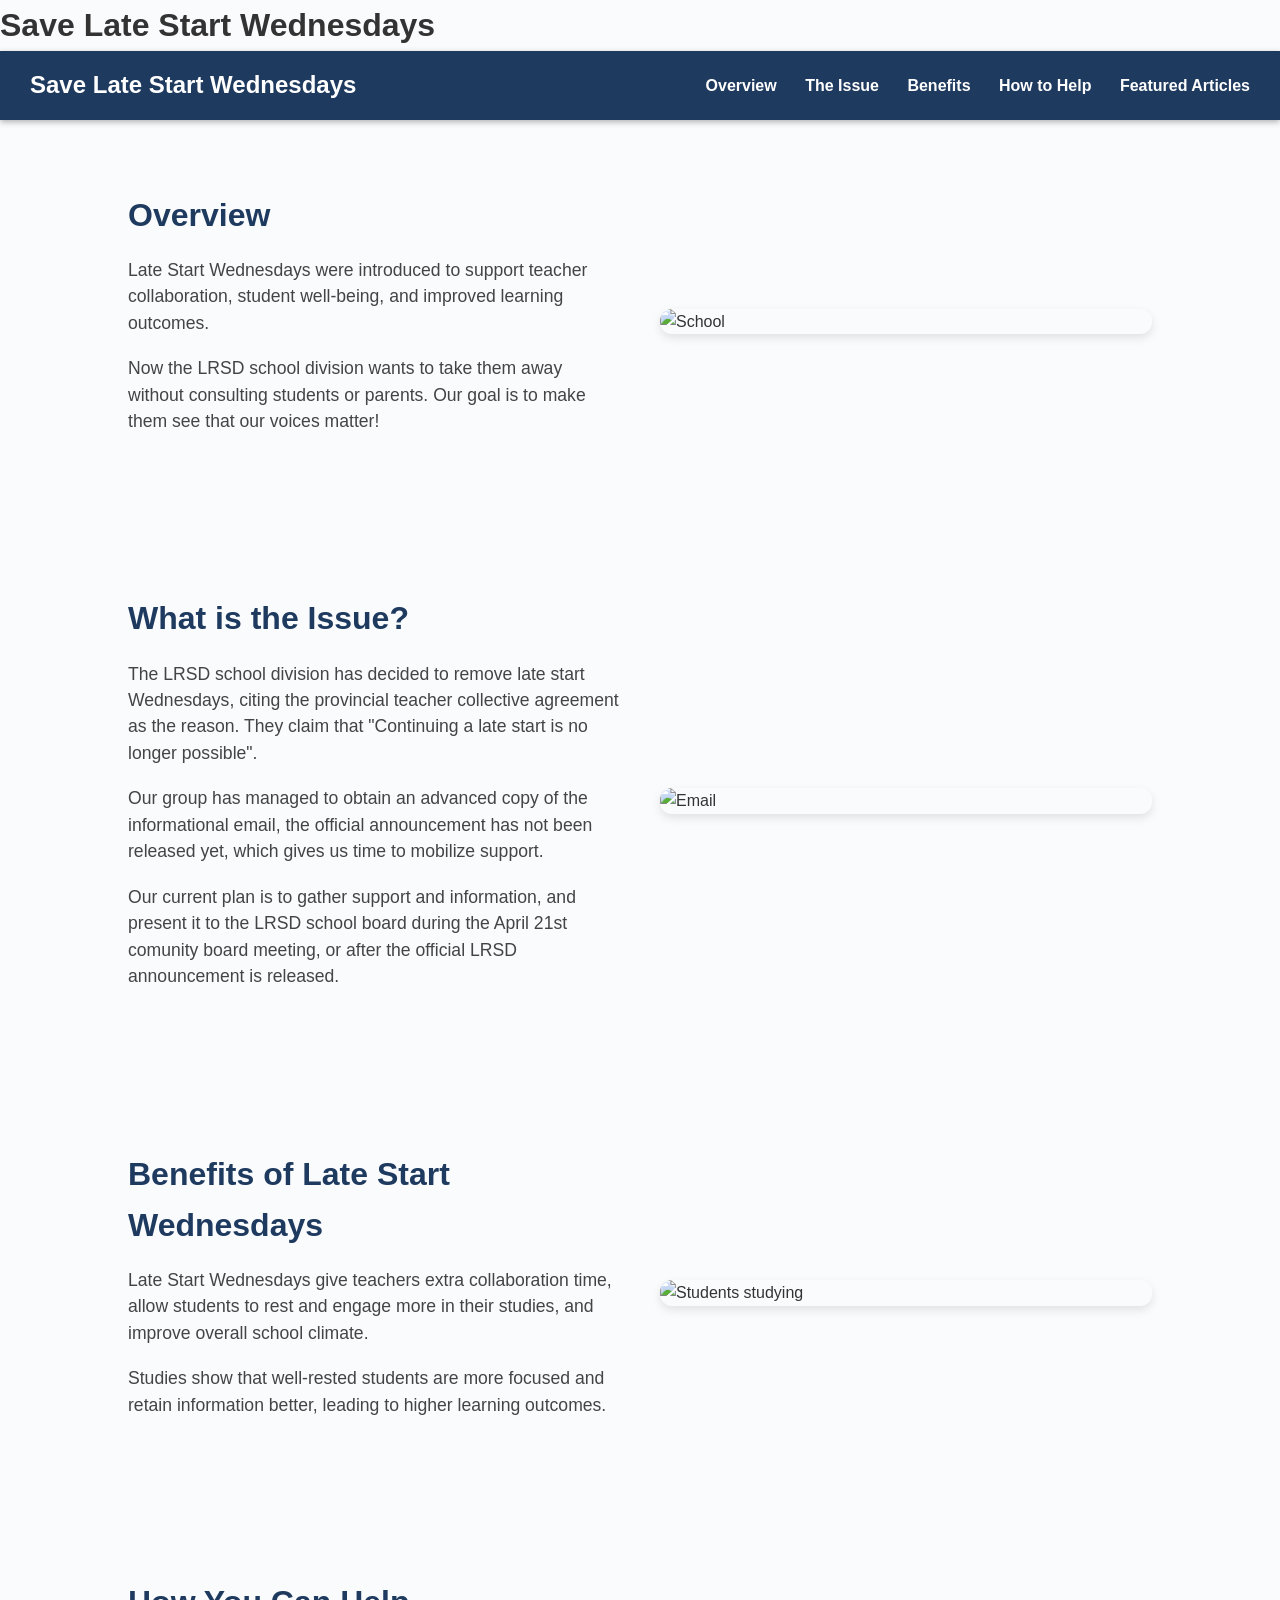
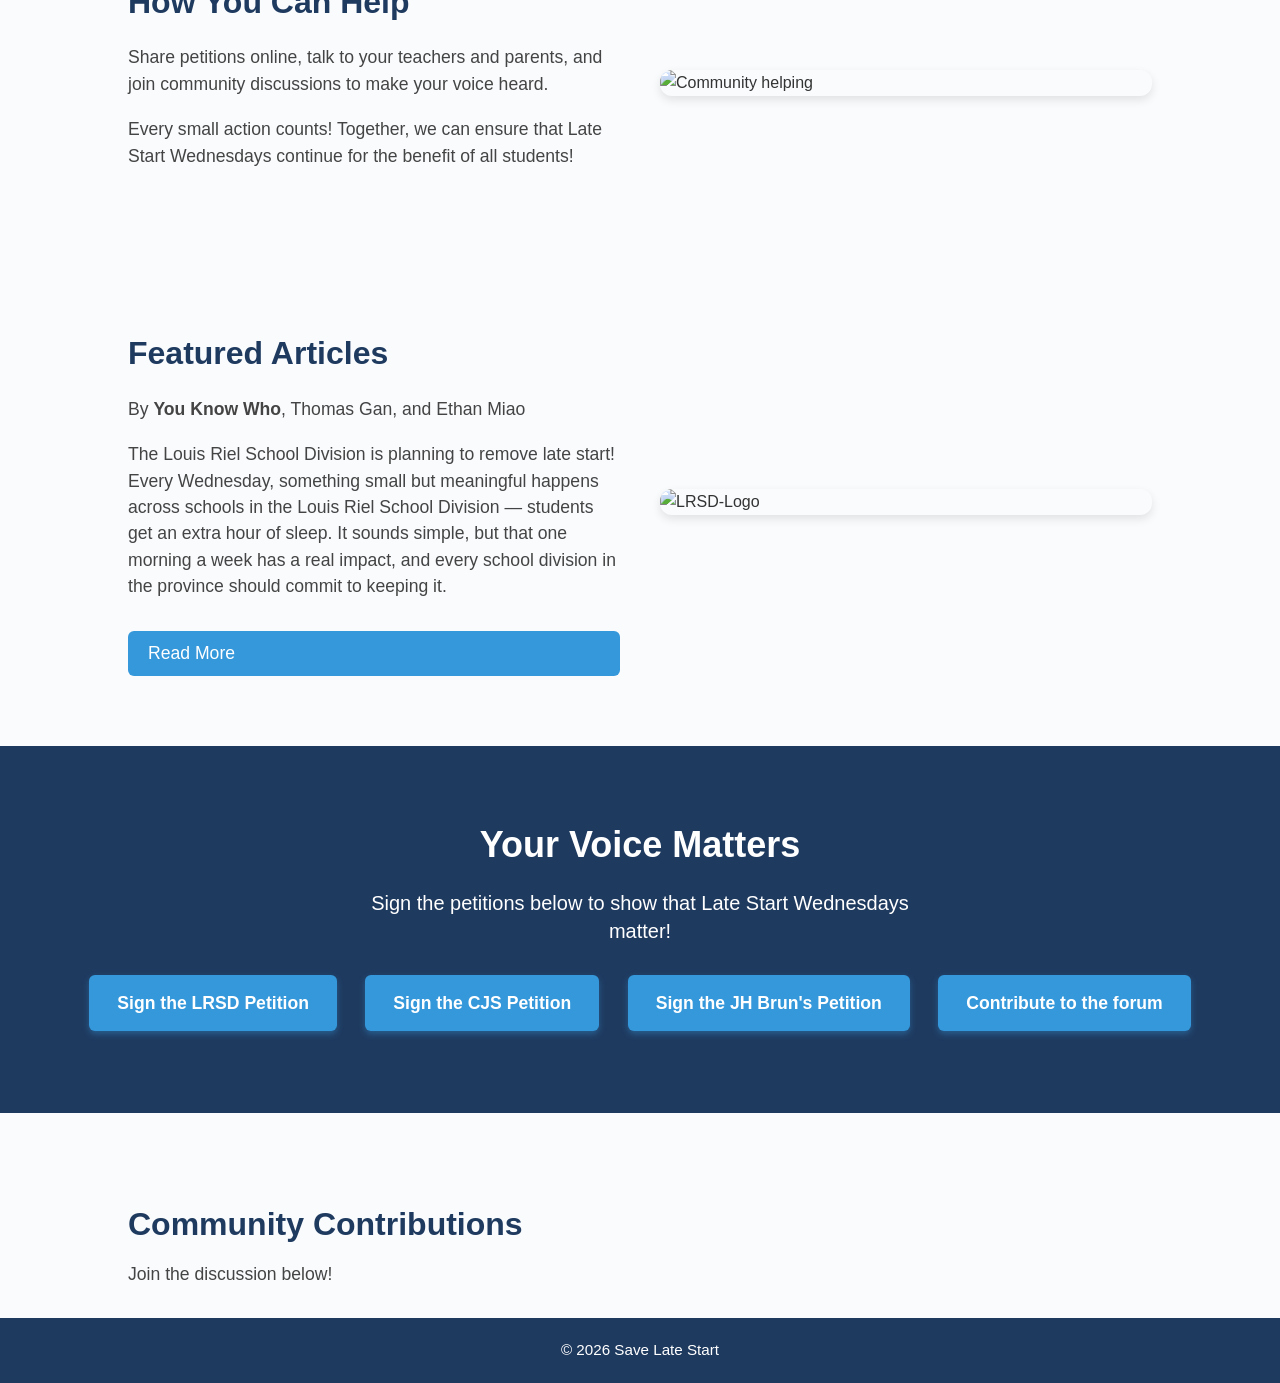
==== keep-late-start/index.html @ d9cb566b "Create index.html" ====
<!DOCTYPE html> 
<html lang="en">
<head>
<meta charset="UTF-8" />
<meta name="viewport" content="width=device-width, initial-scale=1" />
<meta name="description" content="Save Late Start Wednesdays is a program dedicated to helping students with later start times.">
<meta name="google-site-verification" content="FcUvDg5NAGm-37-VWUkVFUlgpD059Zy3fV95srO2S3c" />
<meta name="msvalidate.01" content="16CD2C49295008DDE8641FAAF72CC16A" />
<title>Save Late Start Wednesdays</title>
  

<style>
/* Reset */
* {
  margin: 0;
  padding: 0;
  box-sizing: border-box;
}

body {
  font-family: "Segoe UI", Tahoma, Geneva, Verdana, sans-serif;
  line-height: 1.6;
  color: #333;
  background: #f9fbfd;
  min-height: 100vh;
  display: flex;
  flex-direction: column;
}

/* Navbar */
.navbar {
  display: flex;
  justify-content: space-between;
  align-items: center;
  background: #1f3a5f;
  color: white;
  padding: 15px 30px;
  position: sticky;
  top: 0;
  z-index: 1000;
  box-shadow: 0 2px 6px rgba(0,0,0,0.3);
}

.navbar h2 {
  font-weight: 700;
  font-size: 1.5rem;
}

.navbar a {
  color: white;
  margin-left: 24px;
  text-decoration: none;
  font-weight: 600;
  font-size: 1rem;
  transition: color 0.3s ease;
}

.navbar a:hover,
.navbar a:focus {
  text-decoration: underline;
  color: #cbd5e1;
  outline: none;
}

/* Hero */
/* Removed hero section since none in your final markup */

/* Sections */
.section {
  padding: 70px 10%;
  display: flex;
  align-items: center;
  gap: 40px;
  flex-wrap: wrap;
}

.section .text {
  flex: 1 1 300px;
  min-width: 280px;
}

.section .text h2 {
  font-size: 2rem;
  margin-bottom: 16px;
  color: #1f3a5f;
  font-weight: 700;
}

.section .text p {
  margin-bottom: 1.2rem;
  font-size: 1.1rem;
  line-height: 1.5;
  color: #444;
}

.section .image {
  flex: 1 1 300px;
  min-width: 280px;
  display: flex;
  justify-content: center;
}

.section .image img {
  width: 100%;
  max-width: 520px;
  border-radius: 12px;
  box-shadow: 0 4px 10px rgba(0,0,0,0.1);
  object-fit: cover;
}

/* CTA */
.cta {
  background: #1f3a5f;
  color: white;
  text-align: center;
  padding: 70px 20px;
}

.cta h2 {
  font-size: 2.25rem;
  margin-bottom: 16px;
  font-weight: 700;
}

.cta p {
  font-size: 1.25rem;
  margin-bottom: 30px;
  max-width: 600px;
  margin-left: auto;
  margin-right: auto;
  line-height: 1.4;
}

/* Buttons */
.btn {
  display: inline-block;
  margin: 0 12px 12px 12px;
  background: #3498db;
  color: white;
  padding: 14px 28px;
  text-decoration: none;
  border-radius: 6px;
  font-weight: 600;
  font-size: 1.1rem;
  box-shadow: 0 3px 6px rgba(52,152,219,0.4);
  transition: background-color 0.3s ease, box-shadow 0.3s ease;
  user-select: none;
}

.btn:hover,
.btn:focus {
  background: #217dbb;
  box-shadow: 0 6px 12px rgba(33,125,187,0.6);
  outline: none;
}

/* Community Contributions Section */
h2.community-header {
  margin: 60px 10% 10px;
  font-size: 2rem;
  color: #1f3a5f;
  font-weight: 700;
}

.community-text {
  margin: 0 10% 30px;
  font-size: 1.1rem;
  color: #444;
  max-width: 800px;
}

.community-link {
  display: inline-block;
  margin: 0 10% 60px;
  font-weight: 600;
  font-size: 1.1rem;
  color: #3498db;
  text-decoration: none;
  user-select: text;
  transition: color 0.3s ease;
}

.community-link:hover,
.community-link:focus {
  color: #217dbb;
  text-decoration: underline;
  outline: none;
}

/* Footer */
footer {
  text-align: center;
  padding: 20px 10%;
  background: #1f3a5f;
  color: white;
  font-size: 0.95rem;
  flex-shrink: 0;
  user-select: none;
}

/* Responsive */
@media (max-width: 800px) {
  .section {
    flex-direction: column;
    padding: 50px 8%;
  }

  .section .image, .section .text {
    min-width: 100%;
  }

  .cta {
    padding: 50px 15px;
  }

  h2.community-header,
  .community-text,
  .community-link {
    margin-left: 8%;
    margin-right: 8%;
  }

  .hero h1 {
    font-size: 2rem;
  }
  
}

/* Collapsible button */
.collapsible {
  background-color: #3498db;
  color: white;
  cursor: pointer;
  padding: 12px 20px;
  width: 100%;
  border: none;
  border-radius: 6px;
  text-align: left;
  font-size: 1.1rem;
  transition: background 0.3s ease;
  margin-top: 12px;
}

.collapsible:hover {
  background-color: #217dbb;
}

/* Collapsible content */
.content {
  max-height: 0;
  overflow: hidden;
  transition: max-height 0.4s ease;
  padding-left: 0;
  margin-top: 0;
}

.content p {
  padding: 10px 0;
}
</style>
</head>

<body>

<h1>Save Late Start Wednesdays</h1>

<!-- Navbar -->
<nav class="navbar" role="navigation" aria-label="Main navigation">
  <h2>Save Late Start Wednesdays</h2>
  <div>
    <a href="#overview">Overview</a>
	<a href="#issues">The Issue</a>
    <a href="#benefits">Benefits</a>
    <a href="#how-to-help">How to Help</a>
	<a href="#articles">Featured Articles</a>
  </div>
</nav>

<!-- Overview -->
<section id="overview" class="section" tabindex="-1">
  <div class="text">
    <h2>Overview</h2>
    <p>
      Late Start Wednesdays were introduced to support teacher collaboration,
      student well-being, and improved learning outcomes.
    </p>
    <p>
      Now the LRSD school division wants to take them away without consulting 
      students or parents. Our goal is to make them see that our voices matter!
    </p>
  </div>
  <div class="image">
    <img src="images/kids-school.jpg" alt="School" />
  </div>
</section>

<!-- Issues Section -->
<section id="issues" class="section" tabindex="-1">
  <div class="text">
    <h2>What is the Issue?</h2>
    <p>
      The LRSD school division has decided to remove late start Wednesdays, 
	  citing the provincial teacher collective agreement as the reason.
	  They claim that "Continuing a late start is no longer possible".  
    </p>
    <p>
      Our group has managed to obtain an advanced copy of the informational email, 
	  the official announcement has not been released yet, which gives us 
	  time to mobilize support.
    </p>
	<p>
	  Our current plan is to gather support and information, and present it 
	  to the LRSD school board during the April 21st comunity board meeting, 
	  or after the official LRSD announcement is released.
	</p>

  </div>
  <div class="image">
    <img src="images/email.jpg" alt="Email" />
  </div>
</section>

<!-- Benefits Section -->
<section id="benefits" class="section" tabindex="-1">
  <div class="text">
    <h2>Benefits of Late Start Wednesdays</h2>
    <p>
      Late Start Wednesdays give teachers extra collaboration time,
      allow students to rest and engage more in their studies, and
      improve overall school climate.
    </p>
    <p>
      Studies show that well-rested students are more focused and
      retain information better, leading to higher learning outcomes.
    </p>
  </div>
  <div class="image">
    <img src="images/benefits.jpg" alt="Students studying" />
  </div>
</section>

<!-- How to Help Section -->
<section id="how-to-help" class="section" tabindex="-1">
  <div class="text">
    <h2>How You Can Help</h2>
    <p>
      Share petitions online, talk to your teachers and parents, and join
      community discussions to make your voice heard.
    </p>
    <p>
      Every small action counts! Together, we can ensure that
      Late Start Wednesdays continue for the benefit of all students!
    </p>
  </div>
  <div class="image">
    <img src="images/help.jpg" alt="Community helping" />
  </div>
</section>

<!-- Featured Articles -->
<section id="articles" class="section" tabindex="-1">
  <div class="text">
    <h2>Featured Articles</h2>
	<p>By <b>You Know Who</b>, Thomas Gan, and Ethan Miao</p>
    <p>
      The Louis Riel School Division is planning to remove late start! 
      Every Wednesday, something small but meaningful happens across 
      schools in the Louis Riel School Division — students get an extra 
      hour of sleep. It sounds simple, but that one morning a week has a 
      real impact, and every school division in the province should commit to 
      keeping it.
    </p>

    <!-- Collapsible Button -->
    <button class="collapsible" aria-expanded="false">Read More</button>

    <!-- Collapsible Content -->
    <div class="content">
      <p>
        The Canadian Paediatric Society recommends 8 to 10 hours of 
		sleep per night for teenagers — a target that's nearly impossible 
		to hit consistently on school nights with an early start time 
		five days a week. Wednesday late start doesn't fix everything, 
		but it gives students one guaranteed morning of
		recovery mid-week, right when fatigue tends to peak.
      </p>
      <p>
        And that timing matters. By Wednesday, the sleep debt from Monday 
		and Tuesday has already built up. With the current schedule, teachers 
		notice the difference — students are more present, more engaged, 
		and more capable of doing actual work. One morning a week is a small 
		ask with an incredibly large return.
      </p>
      <p>
		Wednesday morning is not only an hour of extra sleep for students, 
		it's also an irreplaceable time for teachers and EAs to plan and 
		discuss the following week. Taking this out will not only disrupt 
		the schedules of students but also throw a wrench into the plans of 
		teachers all over the city.
      </p>
	  <p>
		There's a mental health dimension here too. Student burnout and 
		anxiety are ongoing concerns in Winnipeg schools, and chronic sleep 
		deprivation is directly tied to increased rates of depression.  
		Removing it removes something students have come to genuinely rely on.
      </p>
	  <p>
		Some might argue it's just one morning and therefore the impact is overstated. 
		But consistency is exactly what makes it valuable. Students can plan 
		around it, sleep in without guilt, and know it's coming every week. 
		That predictability is part of what makes it work. 
      </p>
	  <p>
		Every division in Winnipeg serves students with the same physiological needs. 
		Whether a student goes to school in River Heights, the North End, or anywhere 
		in between, Wednesday morning hits the same way. A commitment to late start 
		across all divisions sends a clear message: student wellbeing isn't just something 
		we talk about, it's something we build into the schedule.
      </p>
	  <p>
		One morning. Every Wednesday. It's not a big ask — and for thousands of Winnipeg students, 
		it makes a genuine difference. Sign this petition to tell the Louis Riel School Division: 
		Wednesday late start works, students need it, and it should stay.
      </p>
    </div>
  </div>

  <div class="image">
    <img src="images/lrsd.webp" alt="LRSD-Logo" />
  </div>
</section>


<!-- CTAs -->

<section class="cta" tabindex="-1">
  <h2>Your Voice Matters</h2>
  <p>Sign the petitions below to show that Late Start Wednesdays matter!</p>
  <a href="https://c.org/HXhHZPqMLr" class="btn" target="_blank" rel="noopener noreferrer">Sign the LRSD Petition</a>
  <a href="https://c.org/kJn2qbpXrY" class="btn" target="_blank" rel="noopener noreferrer">Sign the CJS Petition</a>
  <a href="https://www.change.org/p/save-late-start-at-bruns" class="btn" target="_blank" rel="noopener noreferrer">Sign the JH Brun's Petition</a>
  
  <a href="https://pad.riseup.net/p/Save-Late-Start" class="btn" target="_blank" rel="noopener noreferrer">Contribute to the forum</a>
</section>

<br>
<!-- Community Contributions -->
<h2 class="community-header">Community Contributions</h2>
<p class="community-text">Join the discussion below!</p>
<div id="disqus_thread"></div>

<script>
const collapsibles = document.querySelectorAll(".collapsible");

collapsibles.forEach(button => {
  button.addEventListener("click", () => {
    const content = button.nextElementSibling;

    // Toggle expanded state
    const isExpanded = button.getAttribute("aria-expanded") === "true";
    button.setAttribute("aria-expanded", !isExpanded);

    // Toggle max-height for smooth animation
    if (!isExpanded) {
      content.style.maxHeight = content.scrollHeight + "px";
    } else {
      content.style.maxHeight = 0;
    }
  });
});
</script>
<script>
    /**
    *  RECOMMENDED CONFIGURATION VARIABLES: EDIT AND UNCOMMENT THE SECTION BELOW TO INSERT DYNAMIC VALUES FROM YOUR PLATFORM OR CMS.
    *  LEARN WHY DEFINING THESE VARIABLES IS IMPORTANT: https://disqus.com/admin/universalcode/#configuration-variables    */
    /*
    var disqus_config = function () {
    this.page.url = PAGE_URL;  // Replace PAGE_URL with your page's canonical URL variable
    this.page.identifier = PAGE_IDENTIFIER; // Replace PAGE_IDENTIFIER with your page's unique identifier variable
    };
    */
    (function() { // DON'T EDIT BELOW THIS LINE
    var d = document, s = d.createElement('script');
    s.src = 'https://save-late-start.disqus.com/embed.js';
    s.setAttribute('data-timestamp', +new Date());
    (d.head || d.body).appendChild(s);
    })();
</script>
<noscript>Please enable JavaScript to view the <a href="https://disqus.com/?ref_noscript">comments powered by Disqus.</a></noscript>


<!-- Footer -->
<footer>
    <p>© 2026 Save Late Start</p>
</footer>

<script id="dsq-count-scr" src="//save-late-start.disqus.com/count.js" async></script>

</body>
</html>
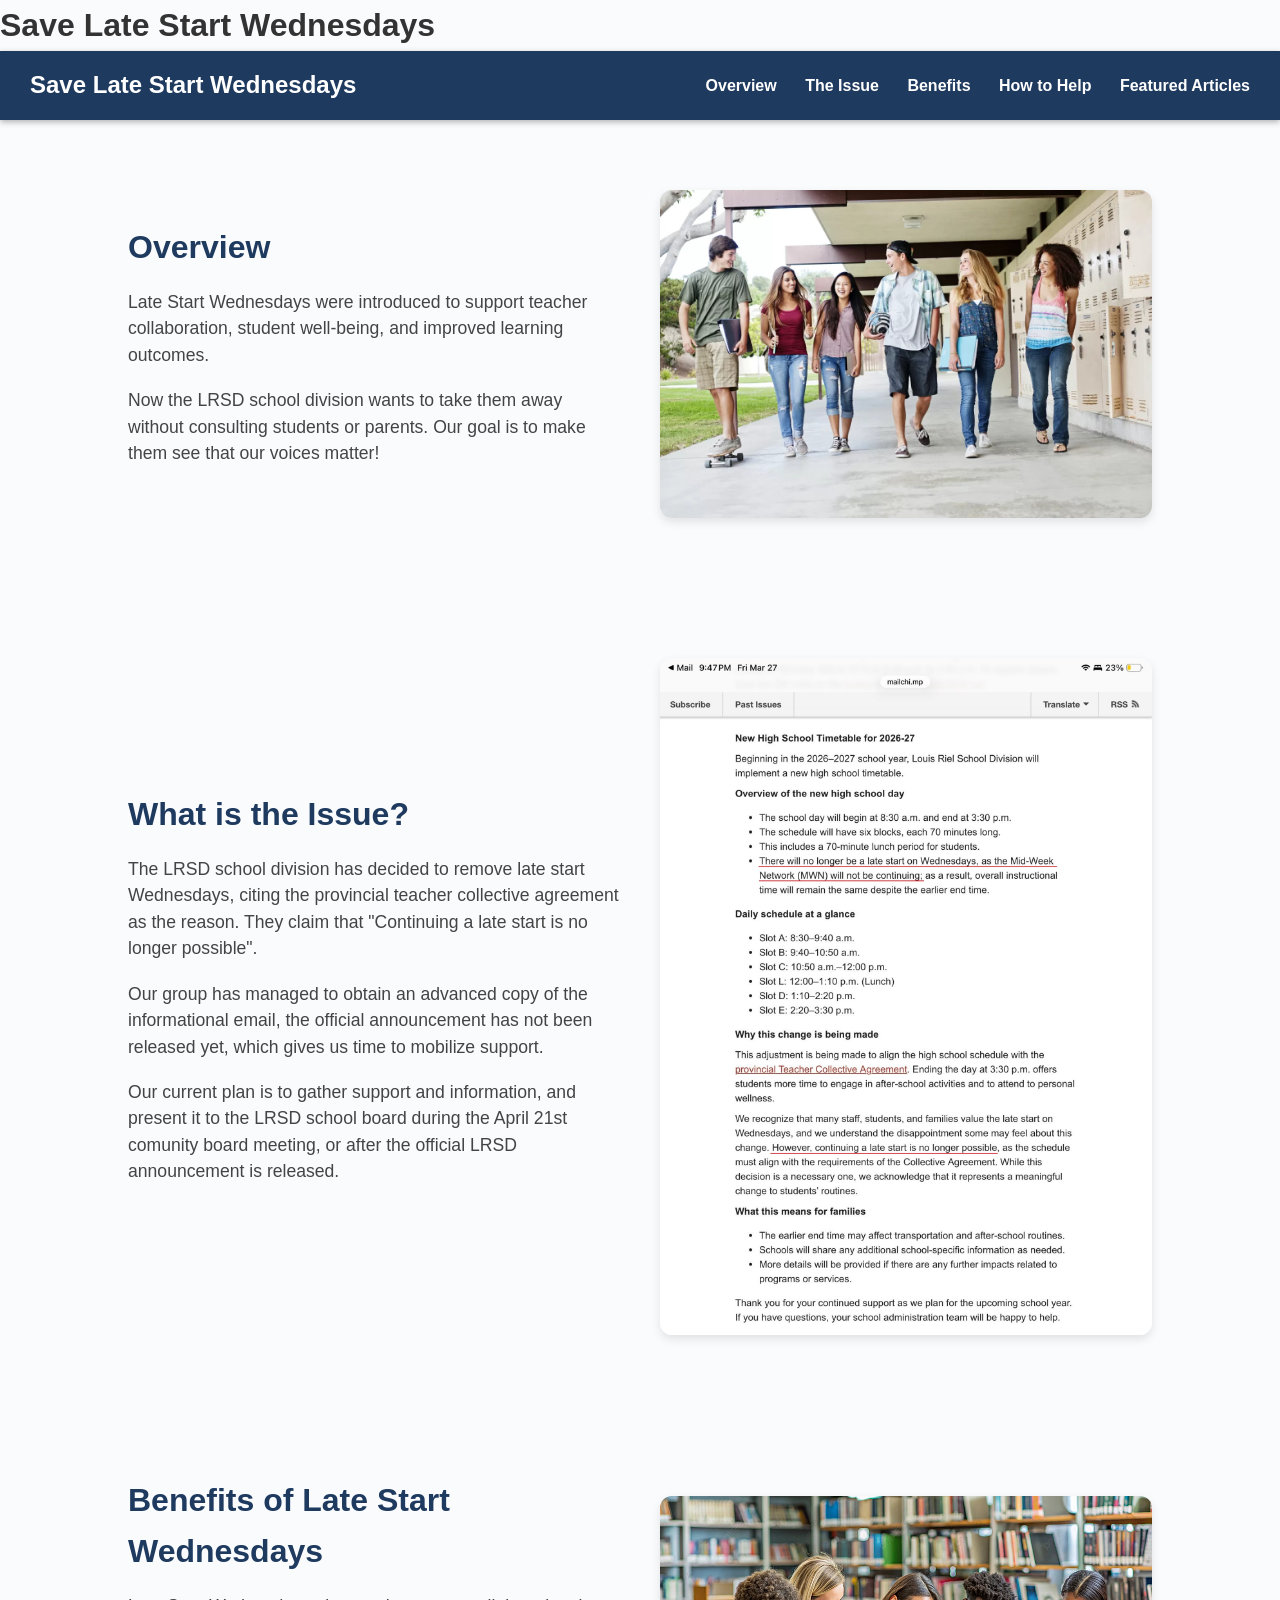
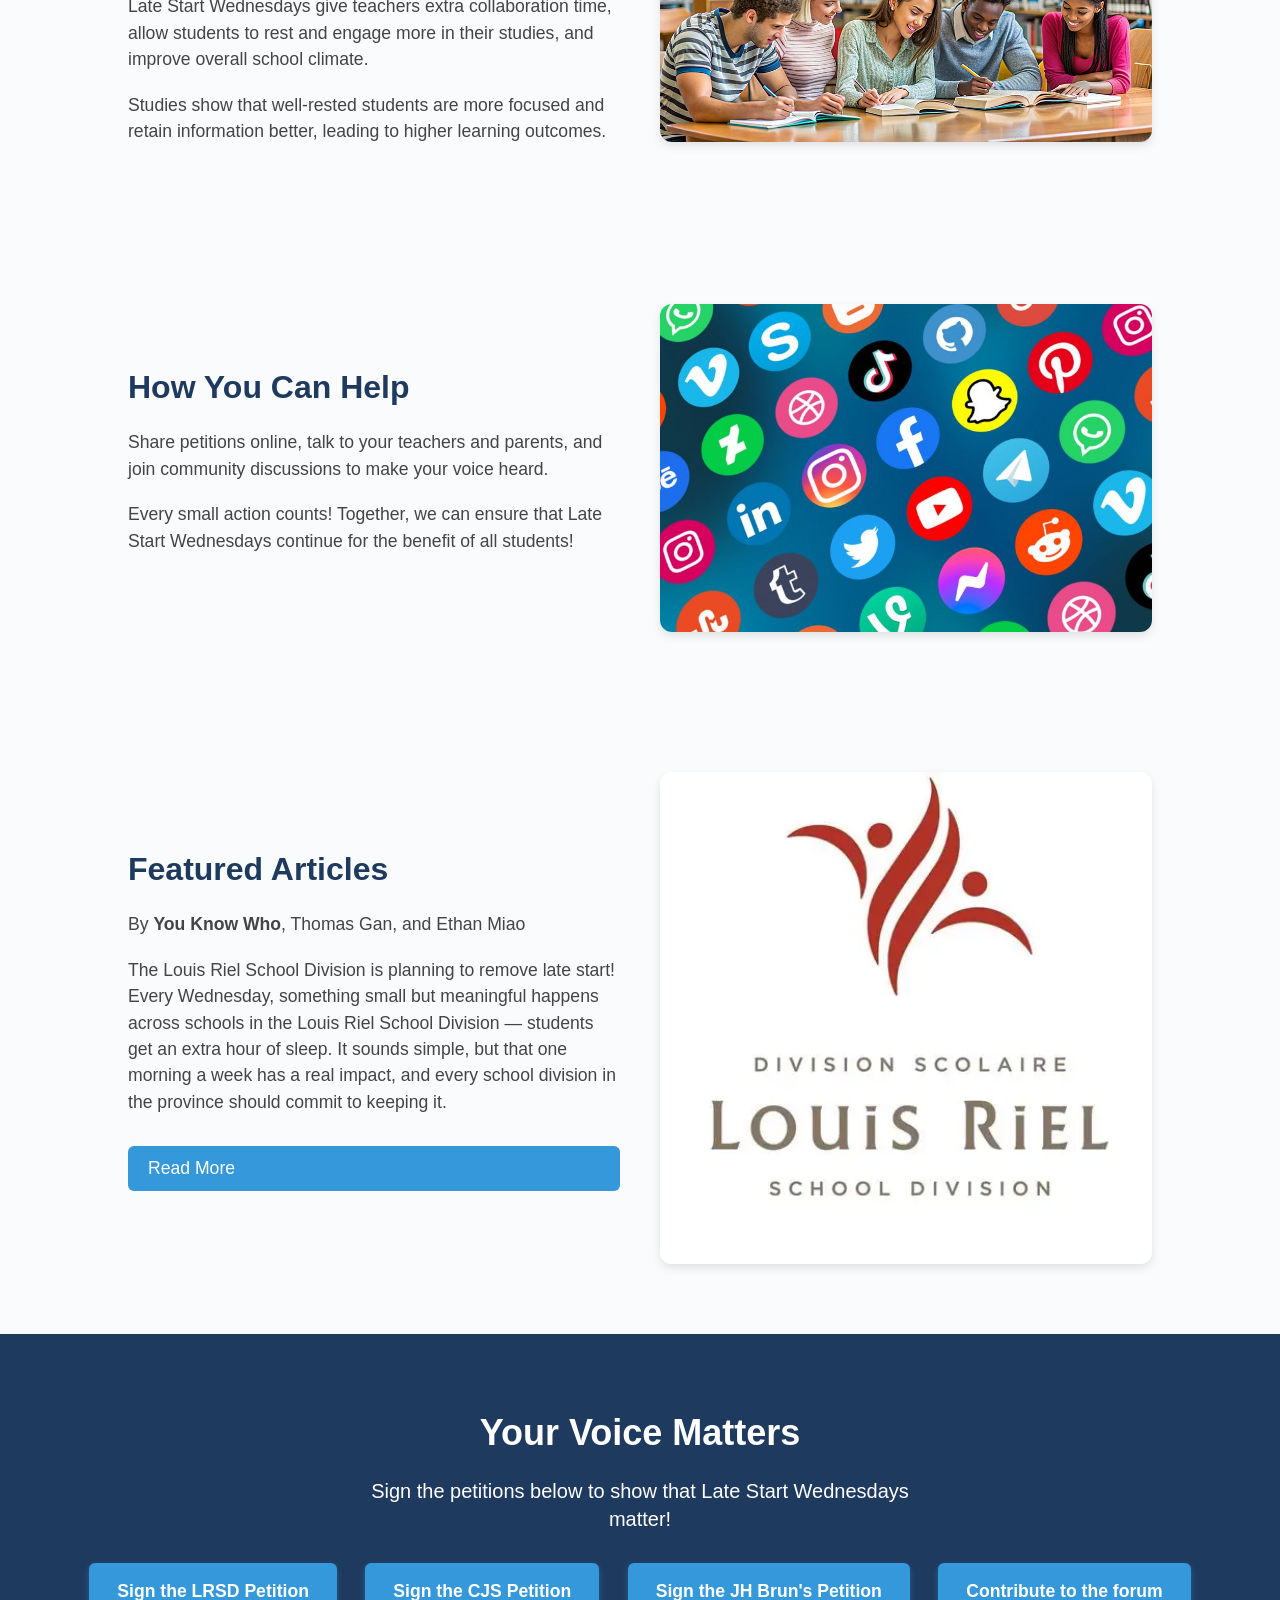
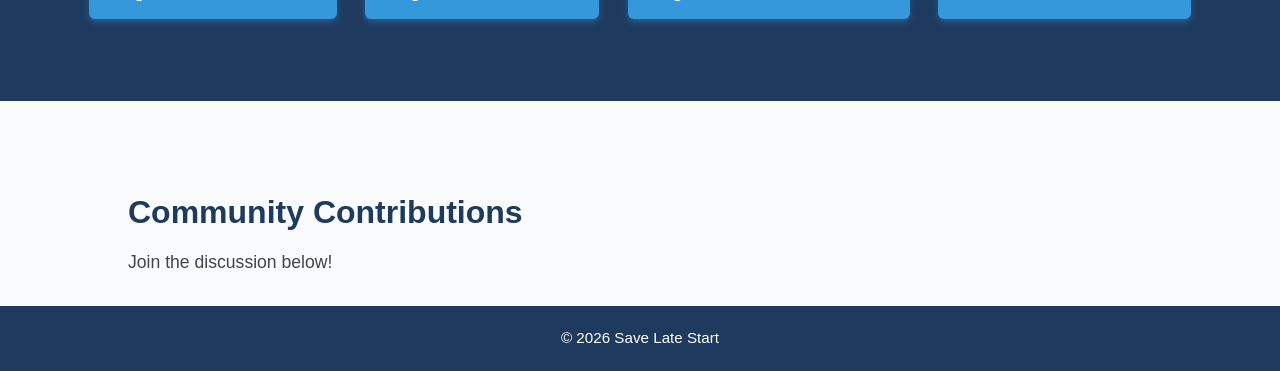
==== commit de7d4d9d: "Update index.html" ====
--- a/keep-late-start/index.html
+++ b/keep-late-start/index.html
@@ -437,7 +437,9 @@
   <h2>Your Voice Matters</h2>
   <p>Sign the petitions below to show that Late Start Wednesdays matter!</p>
   <a href="https://c.org/HXhHZPqMLr" class="btn" target="_blank" rel="noopener noreferrer">Sign the LRSD Petition</a>
-  <a href="https://c.org/kJn2qbpXrY" class="btn" target="_blank" rel="noopener noreferrer">Sign the CJS Petition</a>
+  <a href="https://images-wixmp-ed30a86b8c4ca887773594c2.wixmp.com/f/01e75b59-d553-4ab4-a24b-b47ad69d152b/dfzh40t-7141e511-2c74-4bb2-98d6-8df1389973f1.png?token=eyJ0eXAiOiJKV1QiLCJhbGciOiJIUzI1NiJ9.[base64].BDWLDAObfWz9tJtLNusTdncvFFDKaU2EDc45Hof3Dps
+" class="btn" target="_blank" rel="noopener noreferrer">Sign the CJS Petition</a>	
+  <!--<a href="https://c.org/kJn2qbpXrY" class="btn" target="_blank" rel="noopener noreferrer">Sign the CJS Petition</a>-->
   <a href="https://www.change.org/p/save-late-start-at-bruns" class="btn" target="_blank" rel="noopener noreferrer">Sign the JH Brun's Petition</a>
   
   <a href="https://pad.riseup.net/p/Save-Late-Start" class="btn" target="_blank" rel="noopener noreferrer">Contribute to the forum</a>
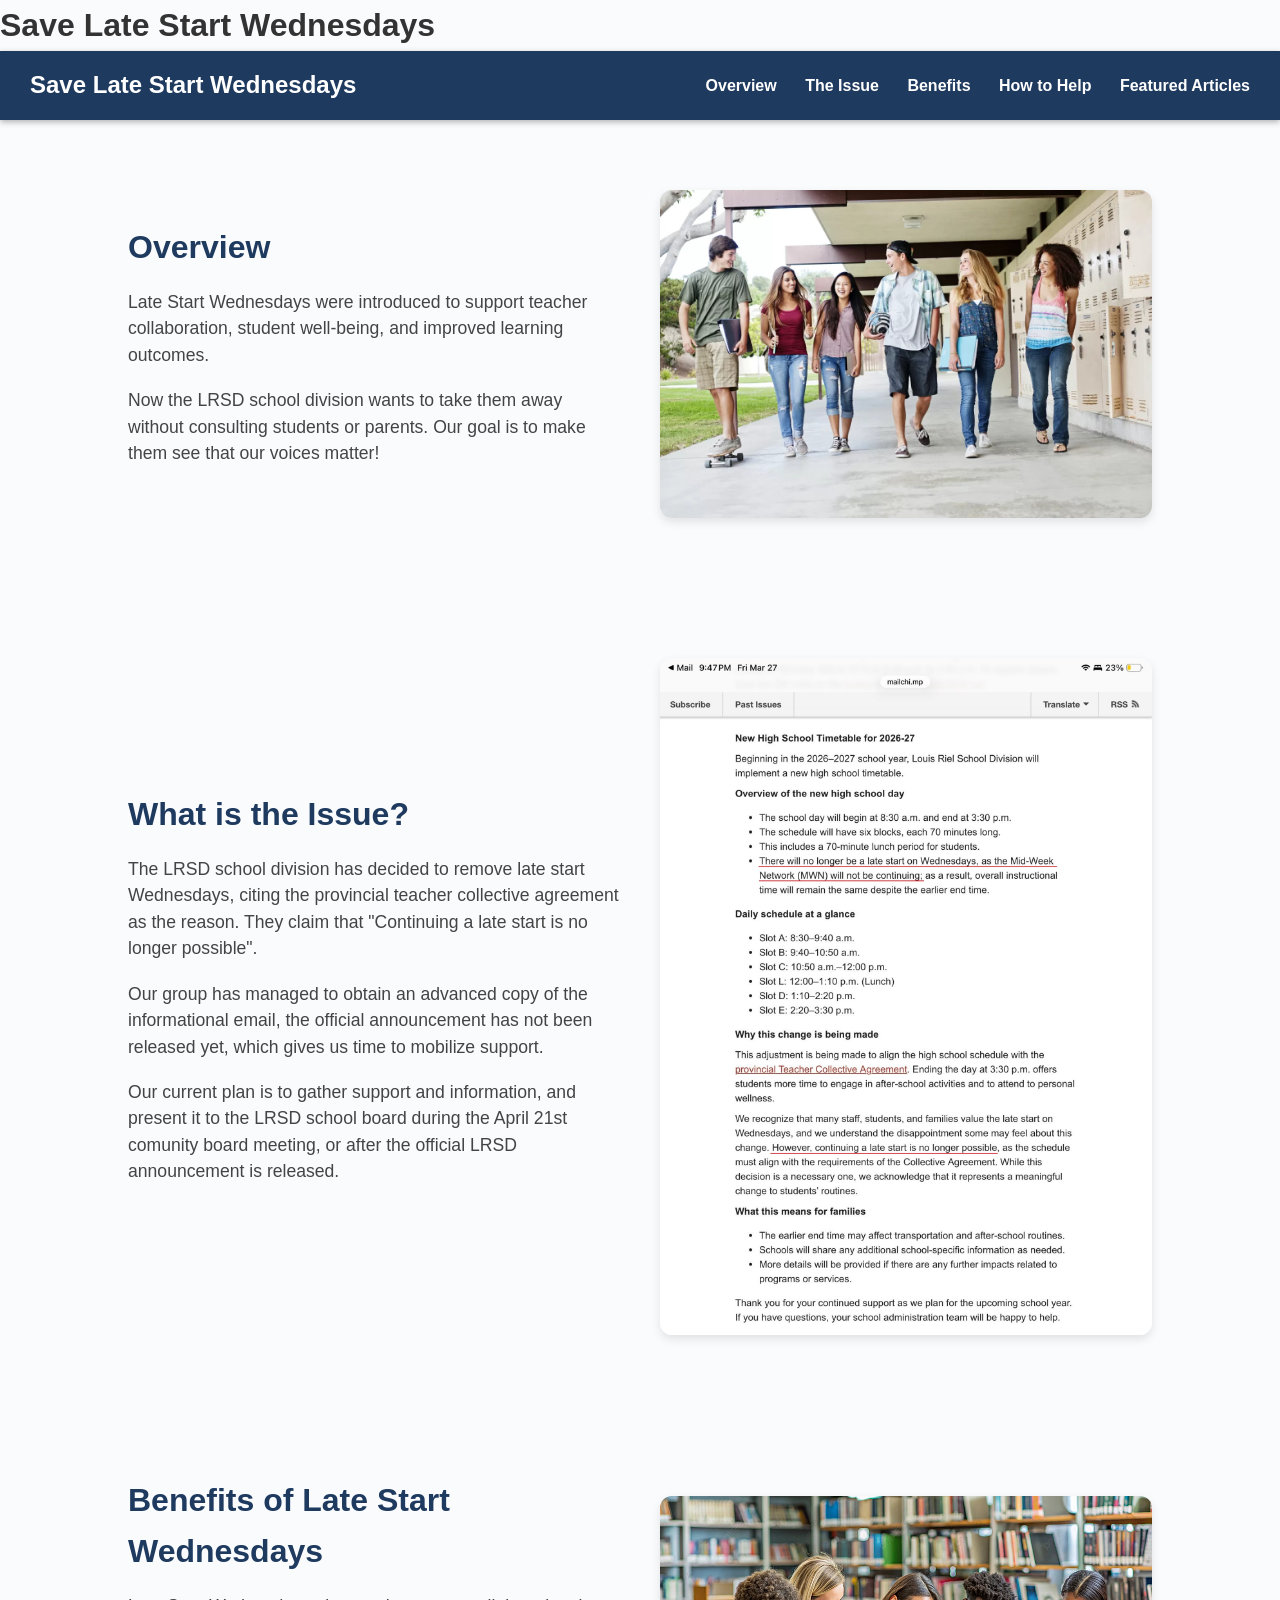
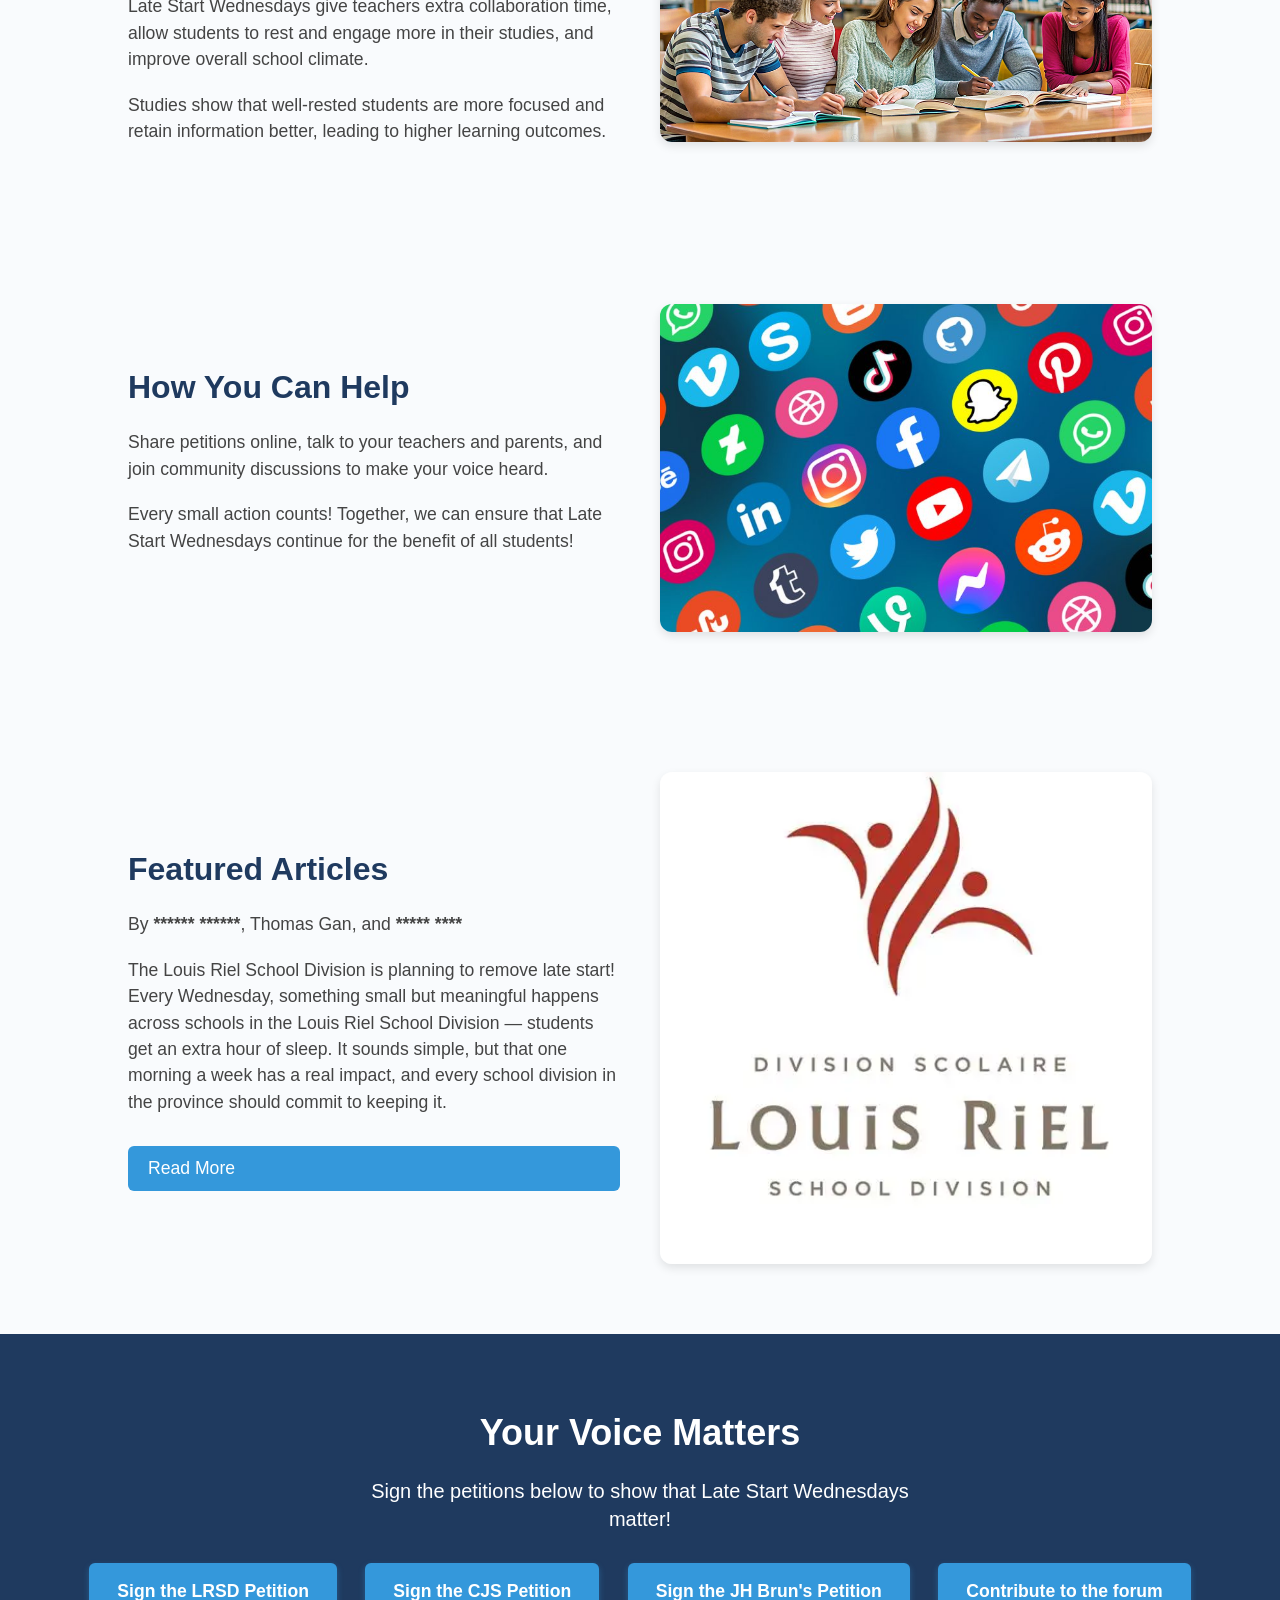
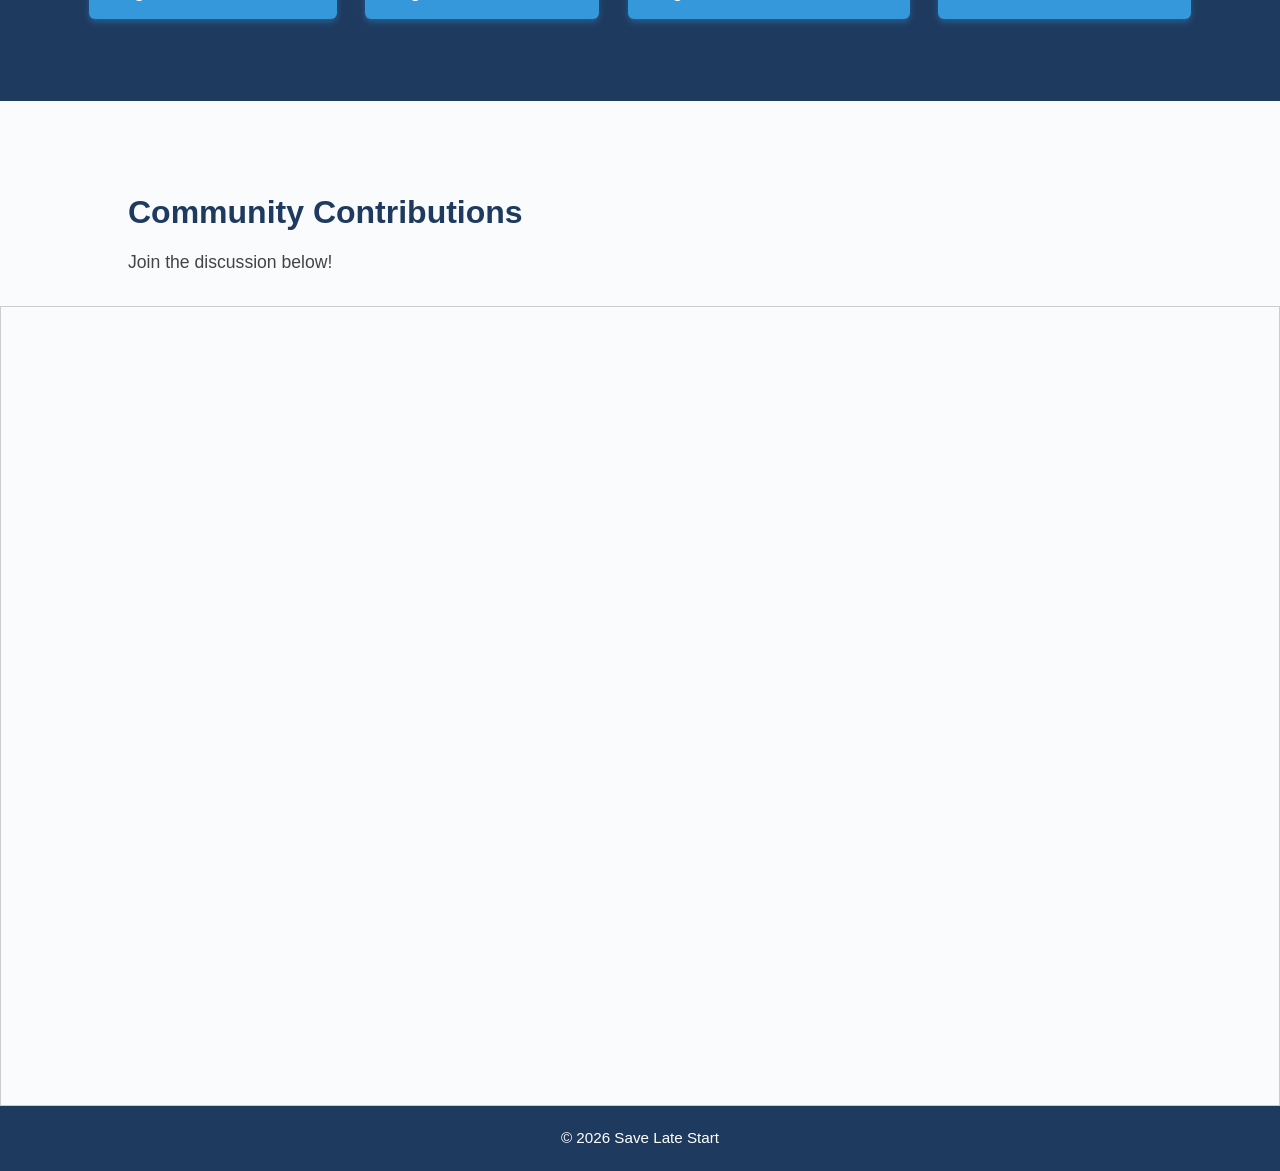
==== commit abac3e35: "Merge branch 'main' of https://github.com/29miaoet/miscellaneous Add a chat window" ====
--- a/keep-late-start/index.html
+++ b/keep-late-start/index.html
@@ -361,7 +361,7 @@
 <section id="articles" class="section" tabindex="-1">
   <div class="text">
     <h2>Featured Articles</h2>
-	<p>By <b>You Know Who</b>, Thomas Gan, and Ethan Miao</p>
+	<p>By <b>****** ******</b>, Thomas Gan, and <b>***** ****</b></p>
     <p>
       The Louis Riel School Division is planning to remove late start! 
       Every Wednesday, something small but meaningful happens across 
@@ -438,7 +438,7 @@
   <p>Sign the petitions below to show that Late Start Wednesdays matter!</p>
   <a href="https://c.org/HXhHZPqMLr" class="btn" target="_blank" rel="noopener noreferrer">Sign the LRSD Petition</a>
   <a href="https://images-wixmp-ed30a86b8c4ca887773594c2.wixmp.com/f/01e75b59-d553-4ab4-a24b-b47ad69d152b/dfzh40t-7141e511-2c74-4bb2-98d6-8df1389973f1.png?token=eyJ0eXAiOiJKV1QiLCJhbGciOiJIUzI1NiJ9.[base64].BDWLDAObfWz9tJtLNusTdncvFFDKaU2EDc45Hof3Dps
-" class="btn" target="_blank" rel="noopener noreferrer">Sign the CJS Petition</a>	
+" class="btn">Sign the CJS Petition</a>	
   <!--<a href="https://c.org/kJn2qbpXrY" class="btn" target="_blank" rel="noopener noreferrer">Sign the CJS Petition</a>-->
   <a href="https://www.change.org/p/save-late-start-at-bruns" class="btn" target="_blank" rel="noopener noreferrer">Sign the JH Brun's Petition</a>
   
@@ -449,6 +449,16 @@
 <!-- Community Contributions -->
 <h2 class="community-header">Community Contributions</h2>
 <p class="community-text">Join the discussion below!</p>
+
+
+<iframe
+  src="https://29miaoet.github.io/web_chat/save-late-start.html"
+  width= 100%
+  height="800"
+  style="border:1px solid #ccc;"
+  title="Embedded page">
+</iframe>
+
 <div id="disqus_thread"></div>
 
 <script>
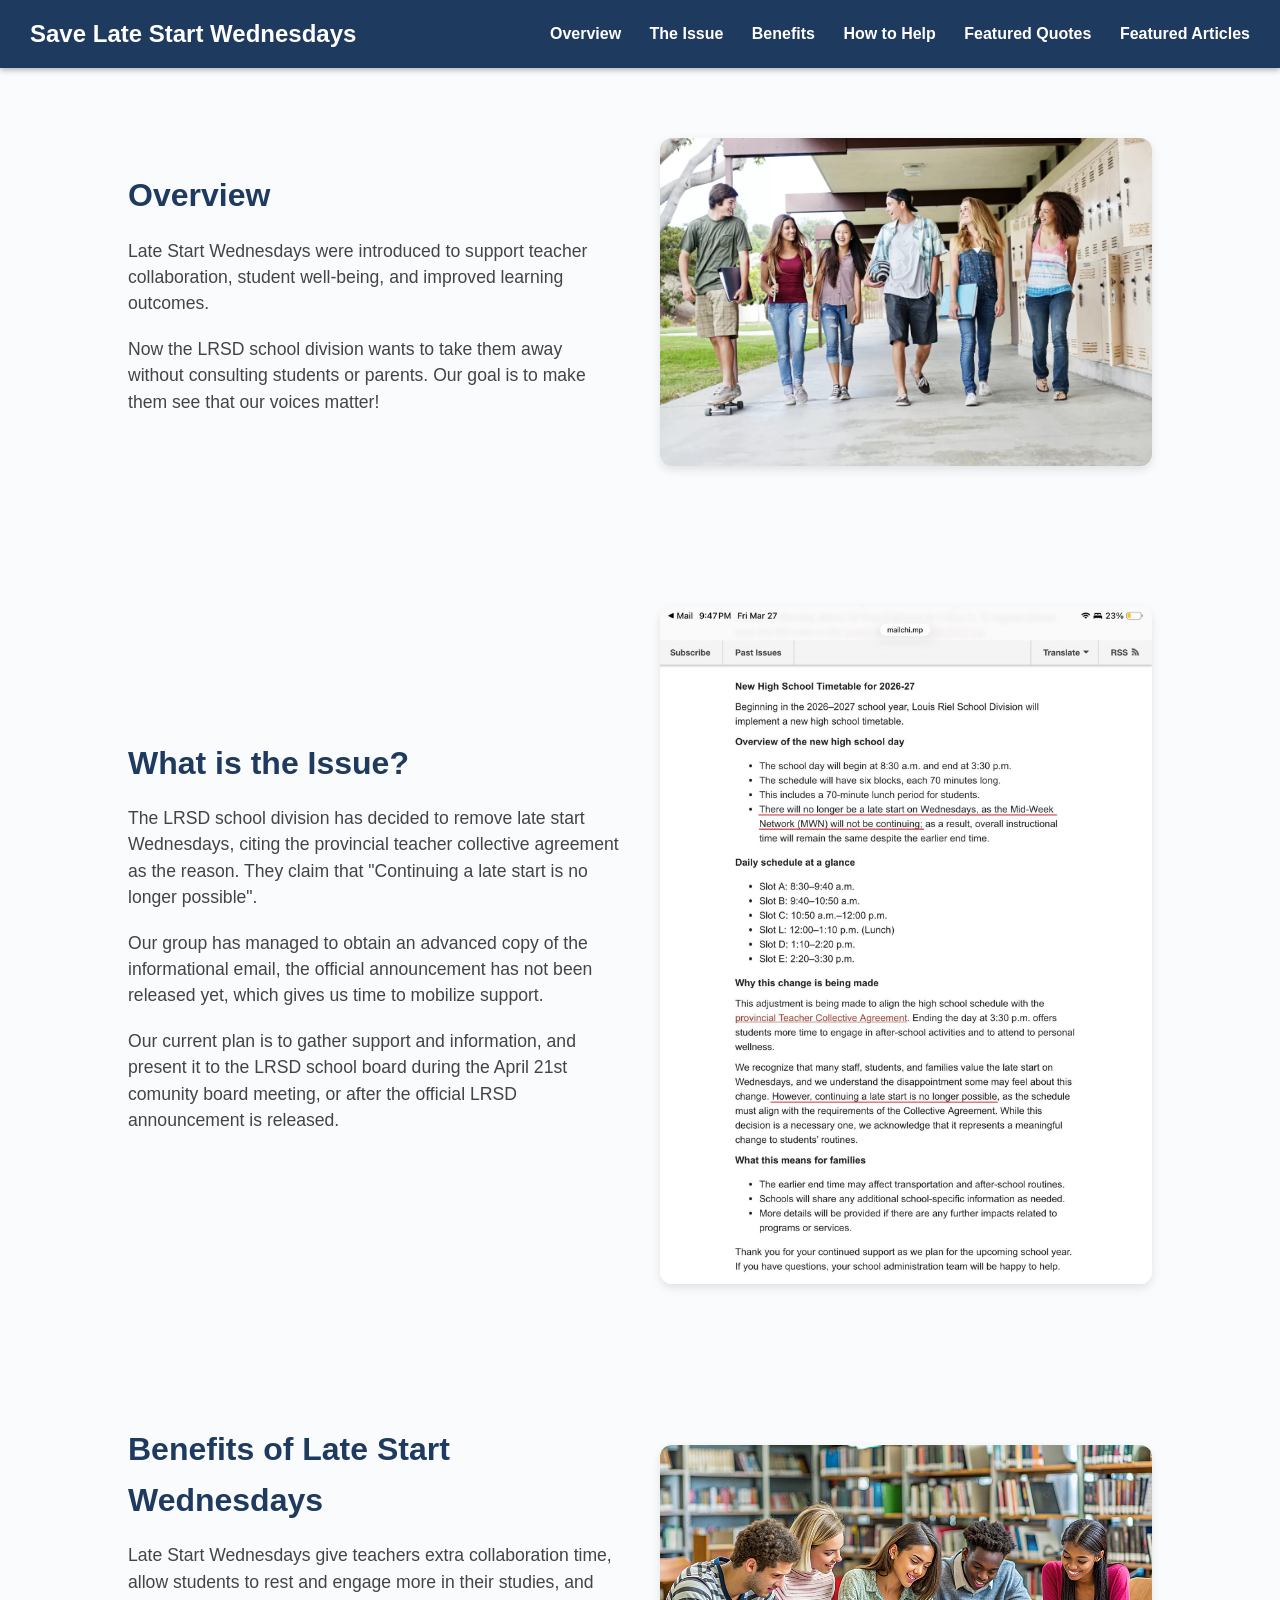
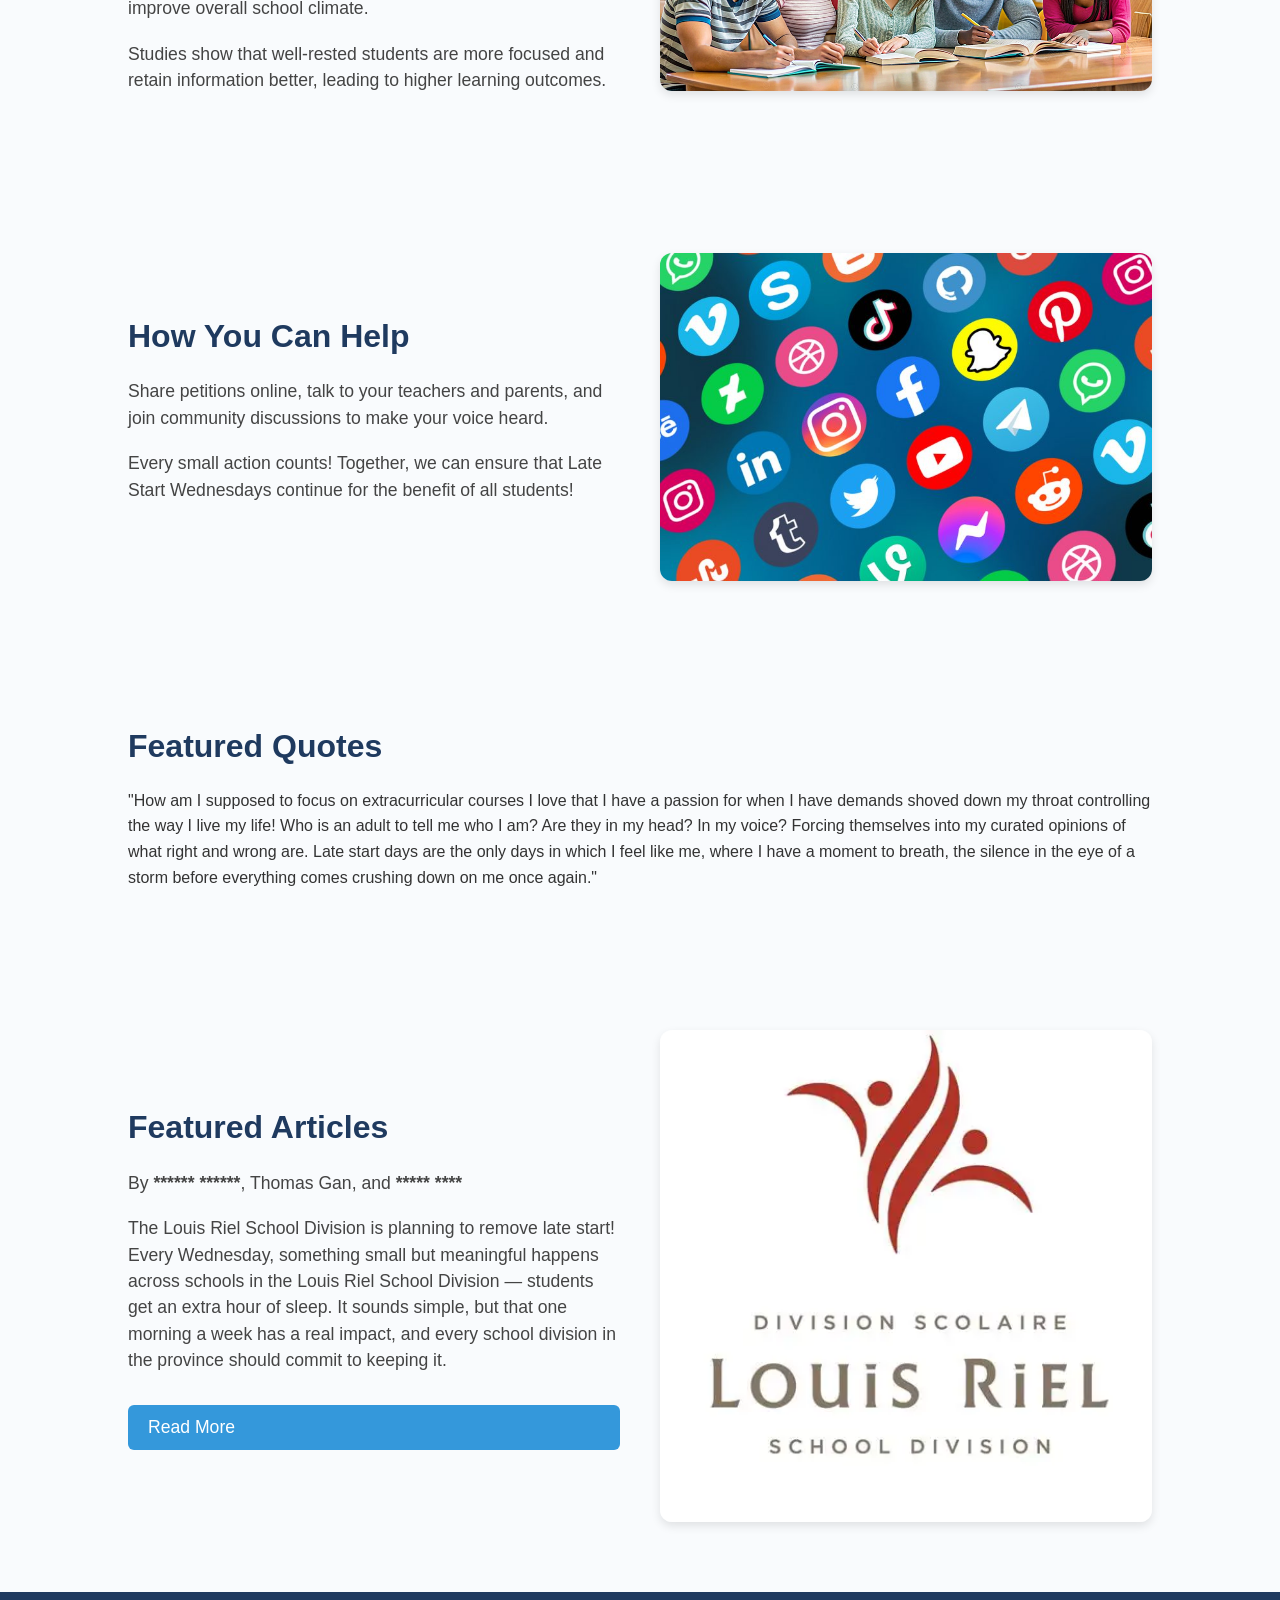
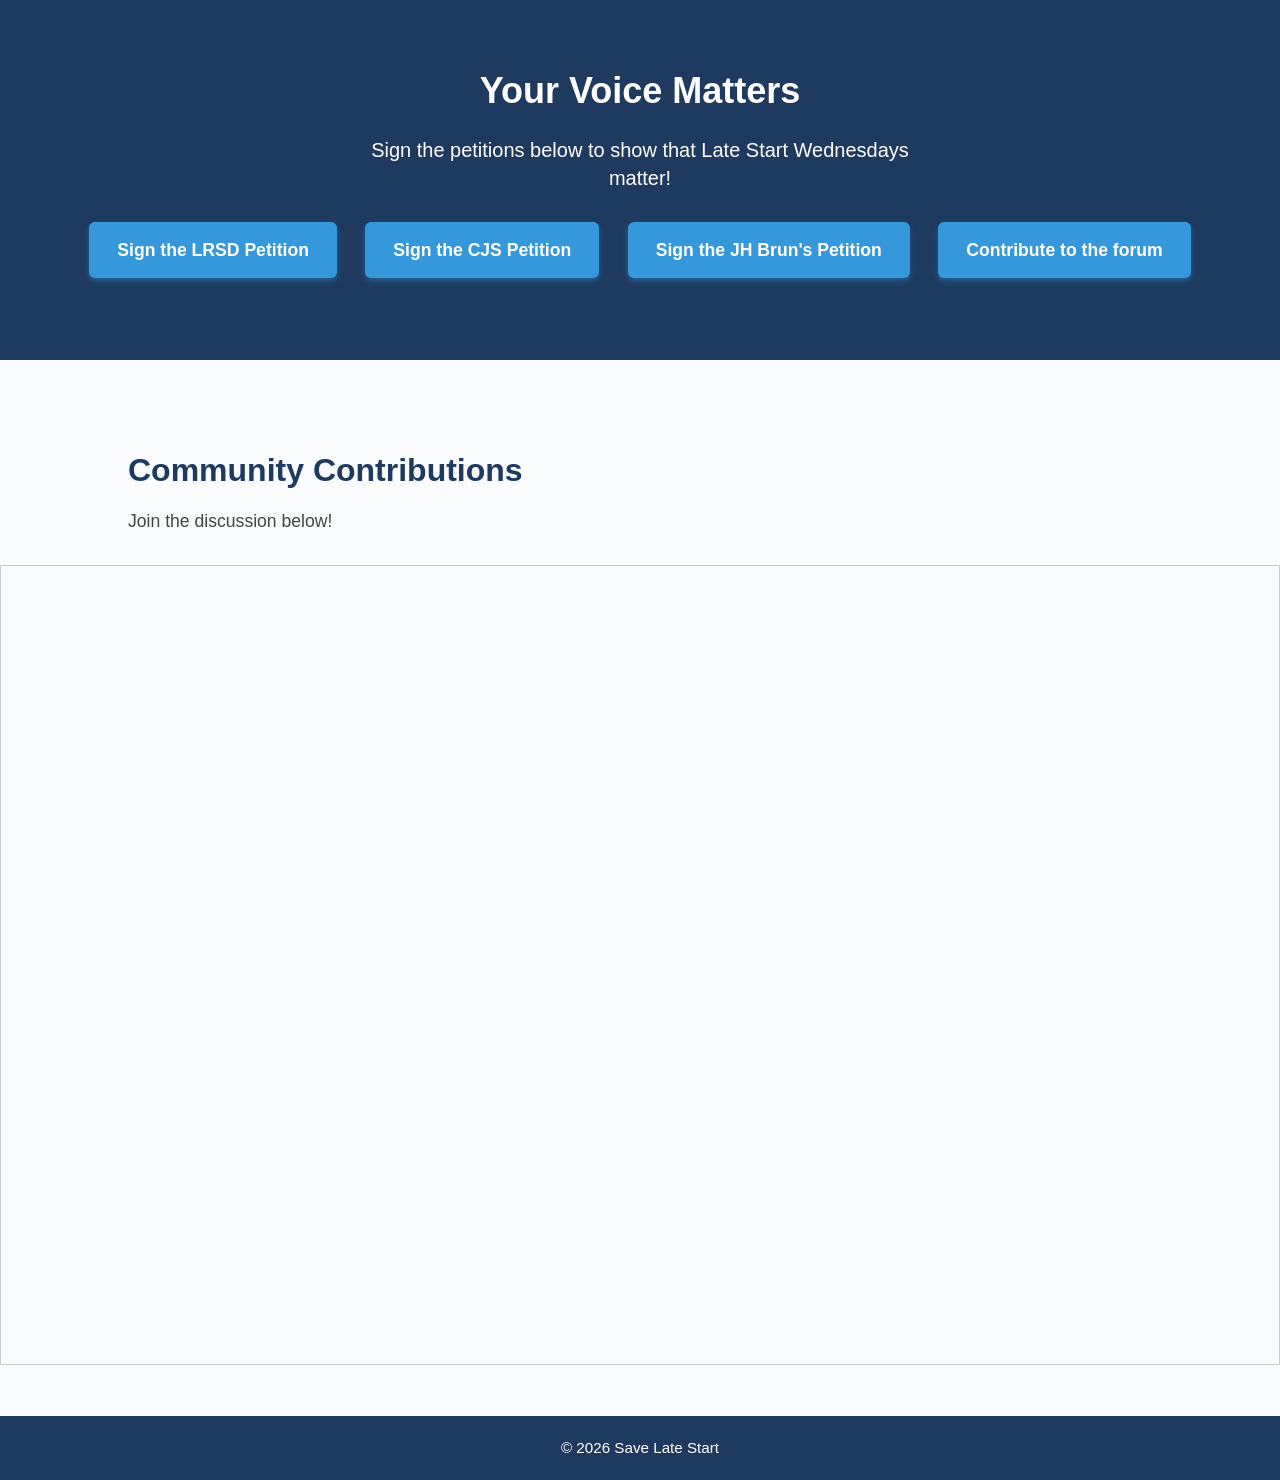
==== commit 39c5ede0: "Added featured quotes to index.html" ====
--- a/keep-late-start/index.html
+++ b/keep-late-start/index.html
@@ -262,8 +262,6 @@
 
 <body>
 
-<h1>Save Late Start Wednesdays</h1>
-
 <!-- Navbar -->
 <nav class="navbar" role="navigation" aria-label="Main navigation">
   <h2>Save Late Start Wednesdays</h2>
@@ -272,6 +270,7 @@
 	<a href="#issues">The Issue</a>
     <a href="#benefits">Benefits</a>
     <a href="#how-to-help">How to Help</a>
+	<a href="#quotes">Featured Quotes</a>
 	<a href="#articles">Featured Articles</a>
   </div>
 </nav>
@@ -354,6 +353,15 @@
   </div>
   <div class="image">
     <img src="images/help.jpg" alt="Community helping" />
+  </div>
+</section>
+
+<section id="quotes" class="section" tabindex="-1">
+  <div class="text">
+    <h2>Featured Quotes</h2>
+    <blockquote>
+      "How am I supposed to focus on extracurricular courses I love that I have a passion for when I have demands shoved down my throat controlling the way I live my life! Who is an adult to tell me who I am? Are they in my head? In my voice? Forcing themselves into my curated opinions of what right and wrong are. Late start days are the only days in which I feel like me, where I have a moment to breath, the silence in the eye of a storm before everything comes crushing down on me once again."
+    </blockquote>
   </div>
 </section>
 
@@ -453,11 +461,14 @@
 
 <iframe
   src="https://29miaoet.github.io/web_chat/save-late-start.html"
+  loading="lazy"
   width= 100%
   height="800"
   style="border:1px solid #ccc;"
   title="Embedded page">
 </iframe>
+<br>
+<br>
 
 <div id="disqus_thread"></div>
 
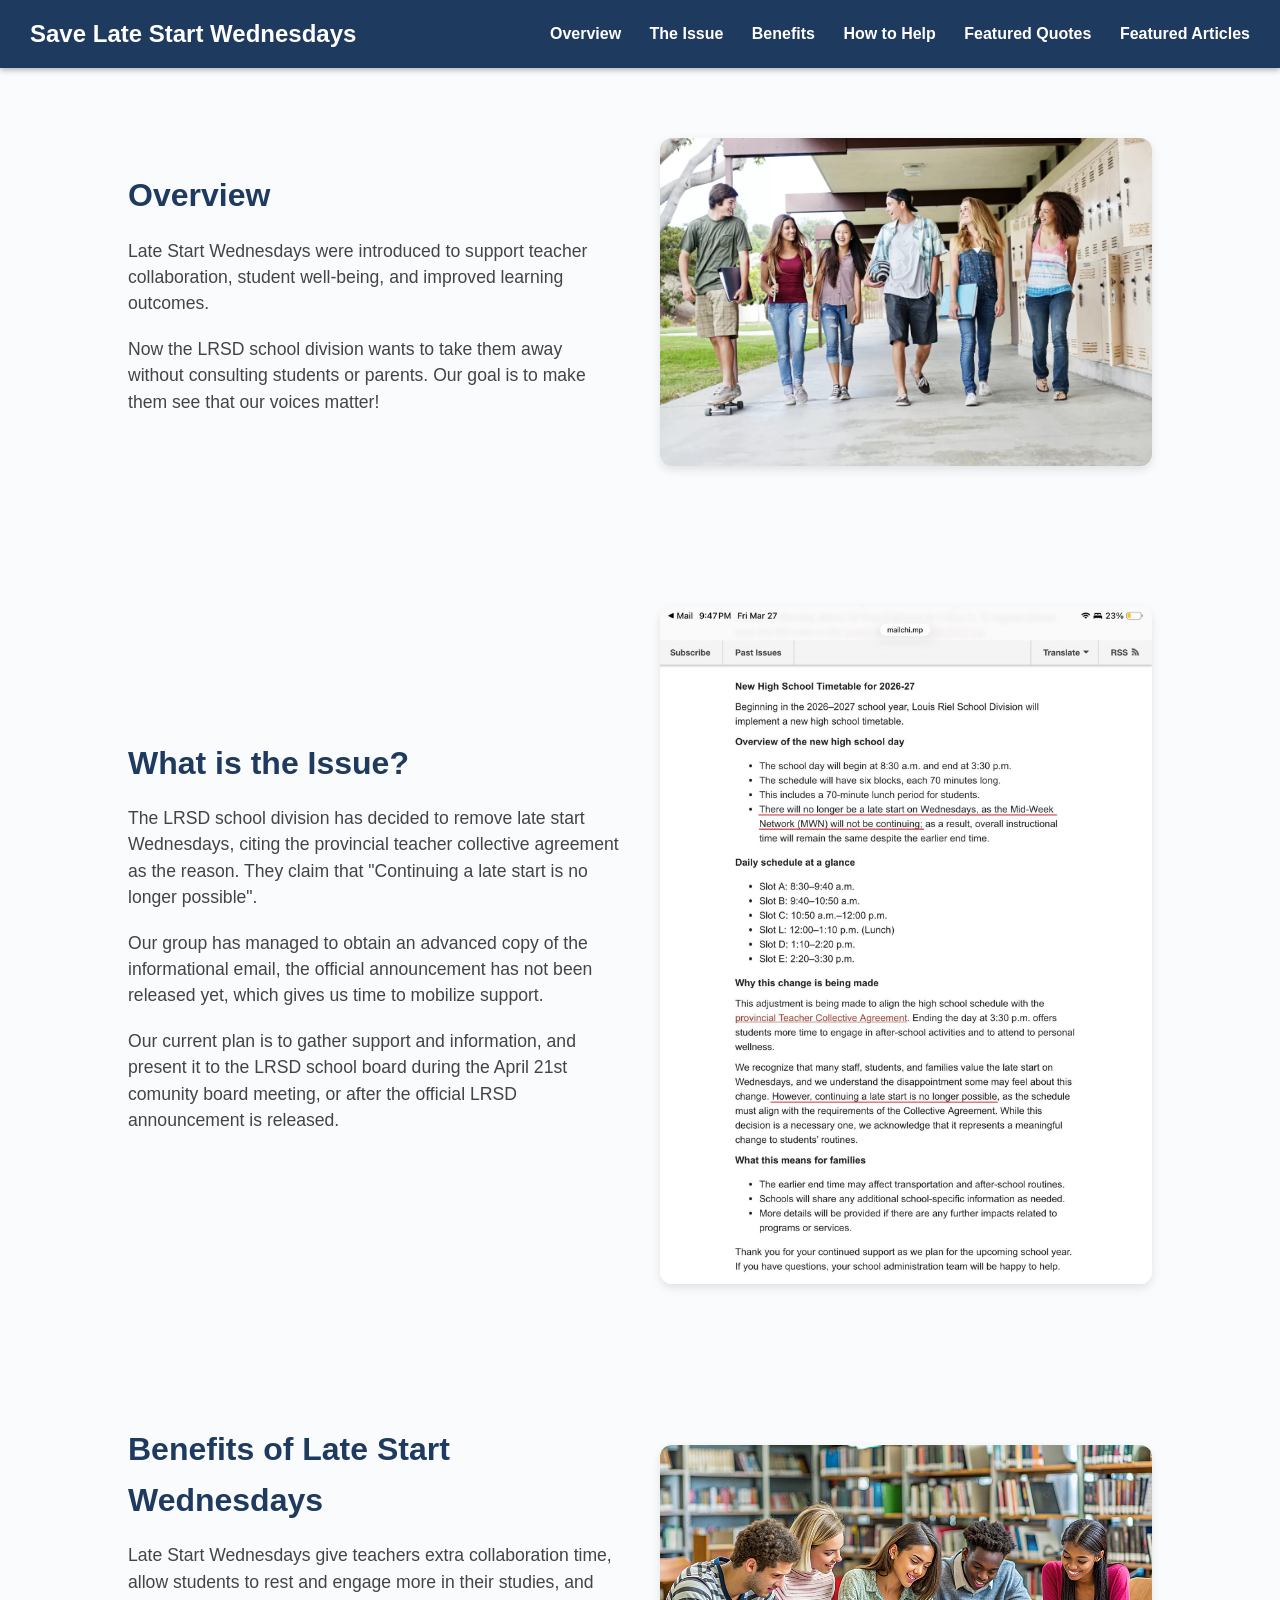
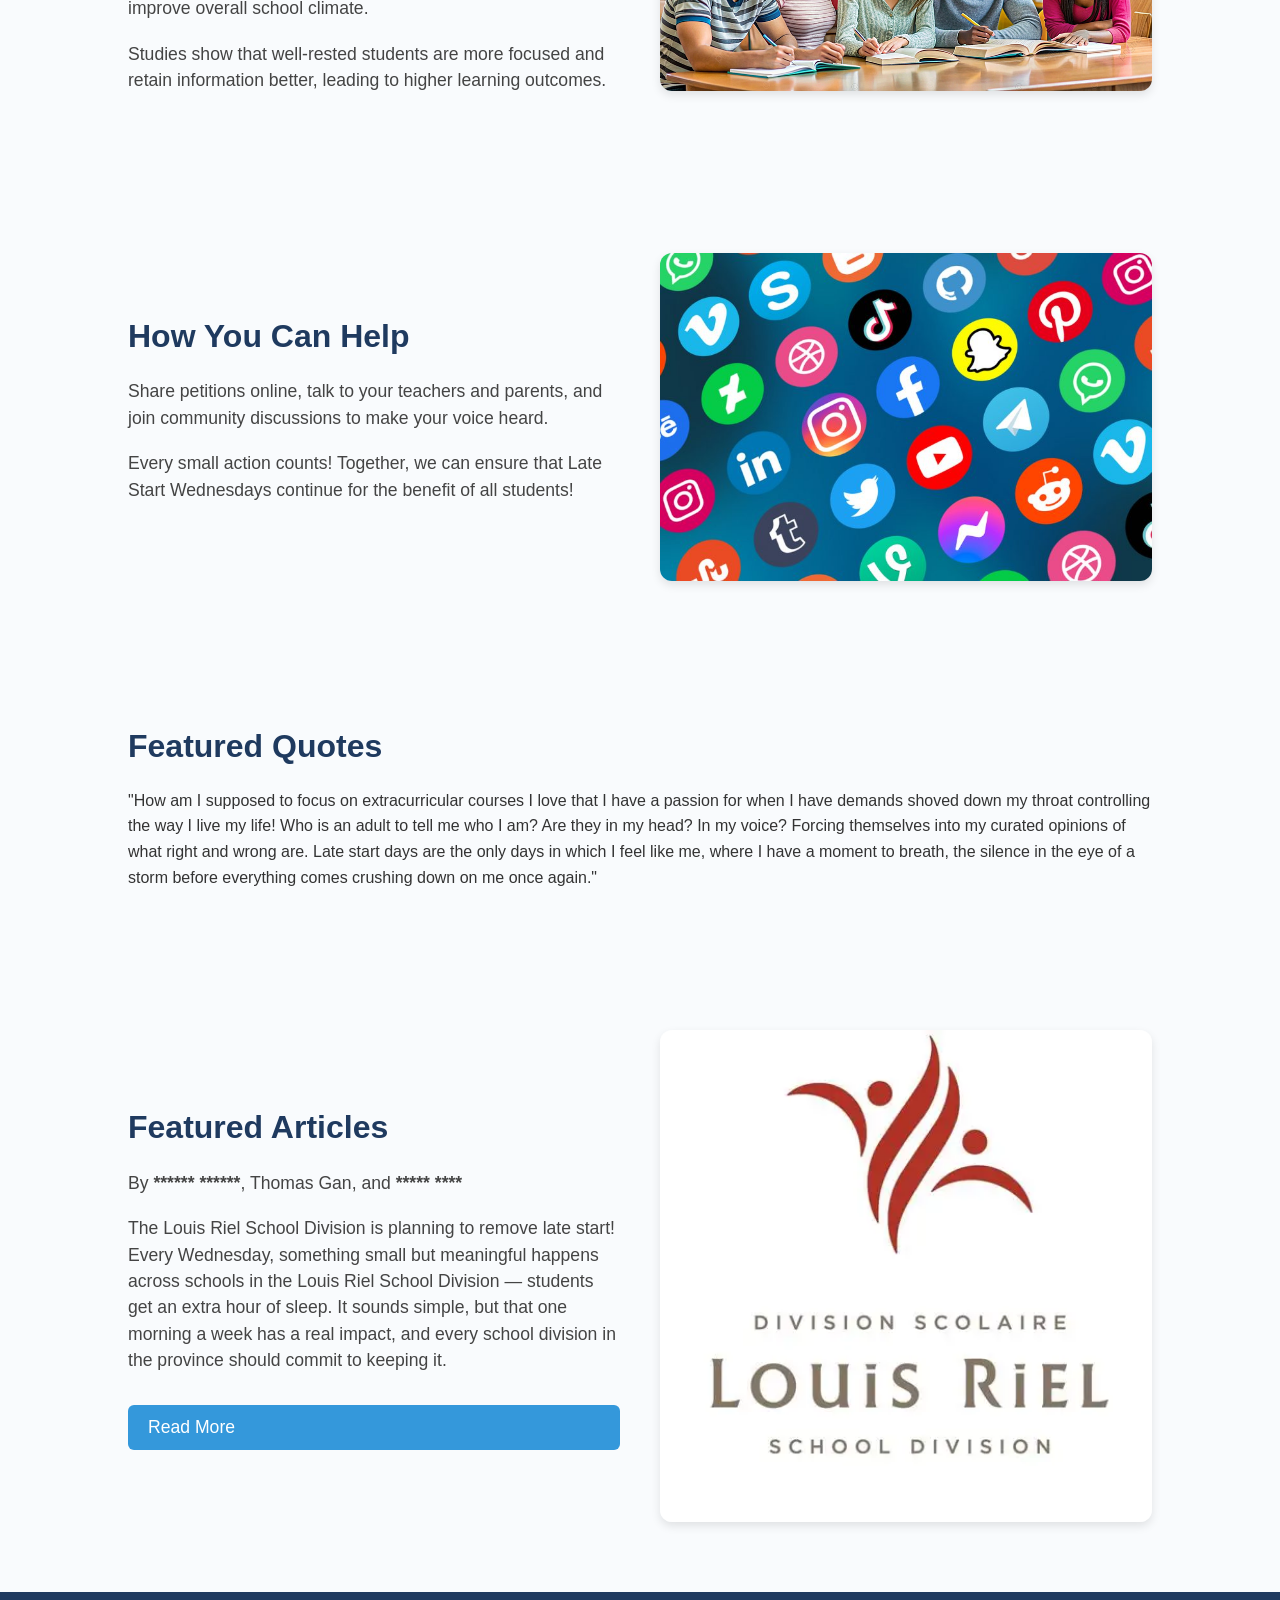
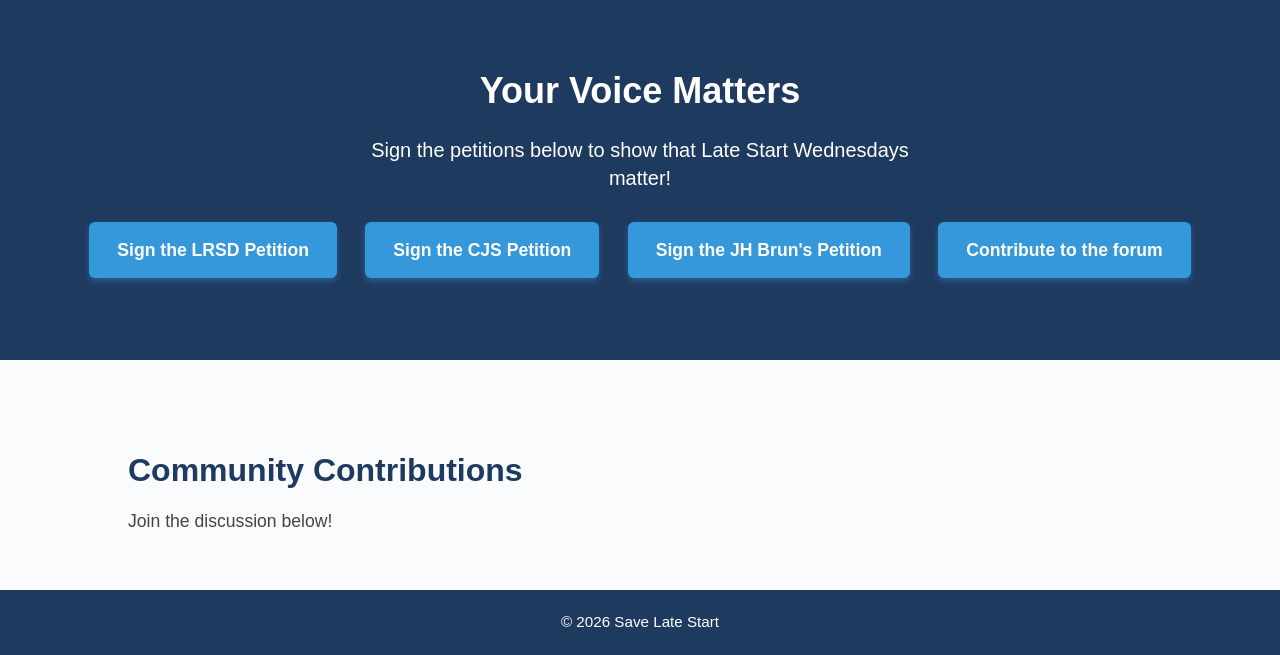
==== commit 6fa98c8a: "Added favicon and remove iframe embed" ====
--- a/keep-late-start/index.html
+++ b/keep-late-start/index.html
@@ -6,6 +6,7 @@
 <meta name="description" content="Save Late Start Wednesdays is a program dedicated to helping students with later start times.">
 <meta name="google-site-verification" content="FcUvDg5NAGm-37-VWUkVFUlgpD059Zy3fV95srO2S3c" />
 <meta name="msvalidate.01" content="16CD2C49295008DDE8641FAAF72CC16A" />
+<link rel="icon" type="image/svg+xml" href="images/favicon.svg">
 <title>Save Late Start Wednesdays</title>
   
 
@@ -445,9 +446,7 @@
   <h2>Your Voice Matters</h2>
   <p>Sign the petitions below to show that Late Start Wednesdays matter!</p>
   <a href="https://c.org/HXhHZPqMLr" class="btn" target="_blank" rel="noopener noreferrer">Sign the LRSD Petition</a>
-  <a href="https://images-wixmp-ed30a86b8c4ca887773594c2.wixmp.com/f/01e75b59-d553-4ab4-a24b-b47ad69d152b/dfzh40t-7141e511-2c74-4bb2-98d6-8df1389973f1.png?token=eyJ0eXAiOiJKV1QiLCJhbGciOiJIUzI1NiJ9.[base64].BDWLDAObfWz9tJtLNusTdncvFFDKaU2EDc45Hof3Dps
-" class="btn">Sign the CJS Petition</a>	
-  <!--<a href="https://c.org/kJn2qbpXrY" class="btn" target="_blank" rel="noopener noreferrer">Sign the CJS Petition</a>-->
+  <a href="https://c.org/kJn2qbpXrY" class="btn" target="_blank" rel="noopener noreferrer">Sign the CJS Petition</a>
   <a href="https://www.change.org/p/save-late-start-at-bruns" class="btn" target="_blank" rel="noopener noreferrer">Sign the JH Brun's Petition</a>
   
   <a href="https://pad.riseup.net/p/Save-Late-Start" class="btn" target="_blank" rel="noopener noreferrer">Contribute to the forum</a>
@@ -458,17 +457,8 @@
 <h2 class="community-header">Community Contributions</h2>
 <p class="community-text">Join the discussion below!</p>
 
-
-<iframe
-  src="https://29miaoet.github.io/web_chat/save-late-start.html"
-  loading="lazy"
-  width= 100%
-  height="800"
-  style="border:1px solid #ccc;"
-  title="Embedded page">
-</iframe>
 <br>
-<br>
+
 
 <div id="disqus_thread"></div>
 
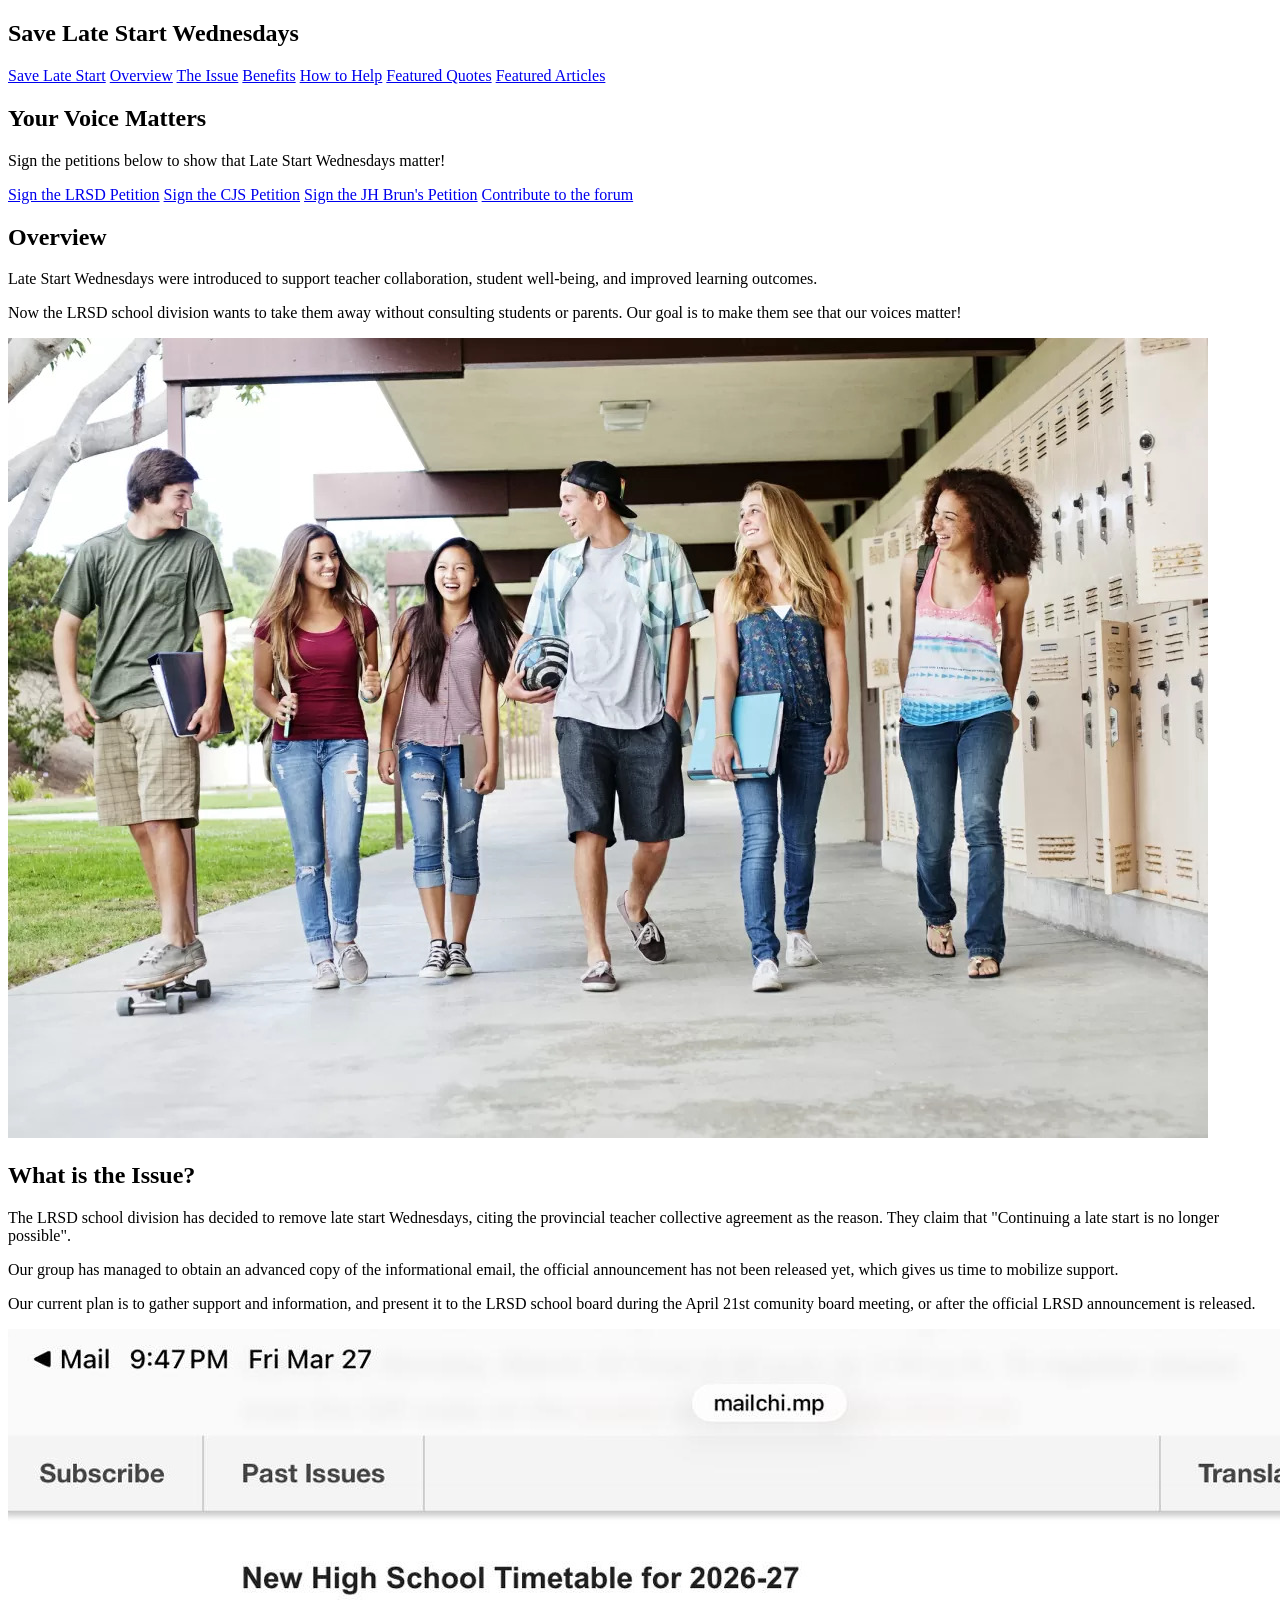
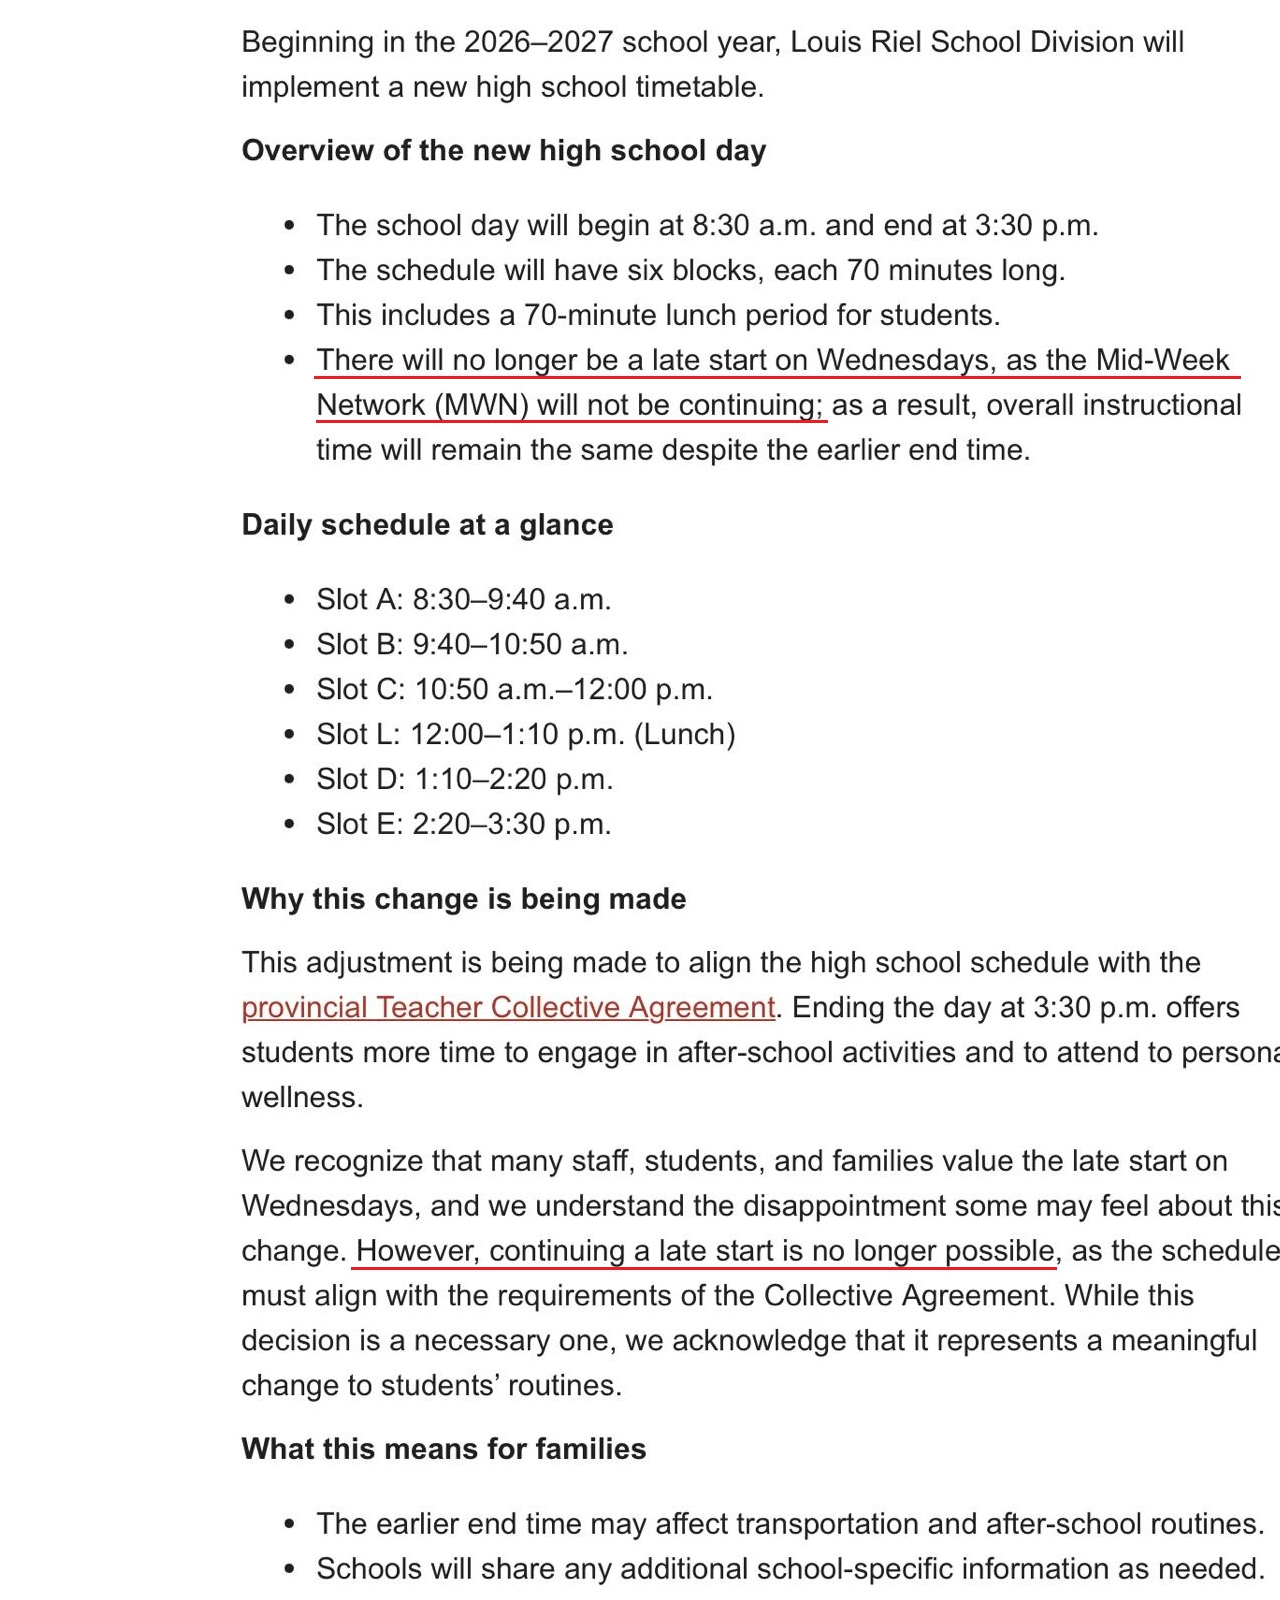
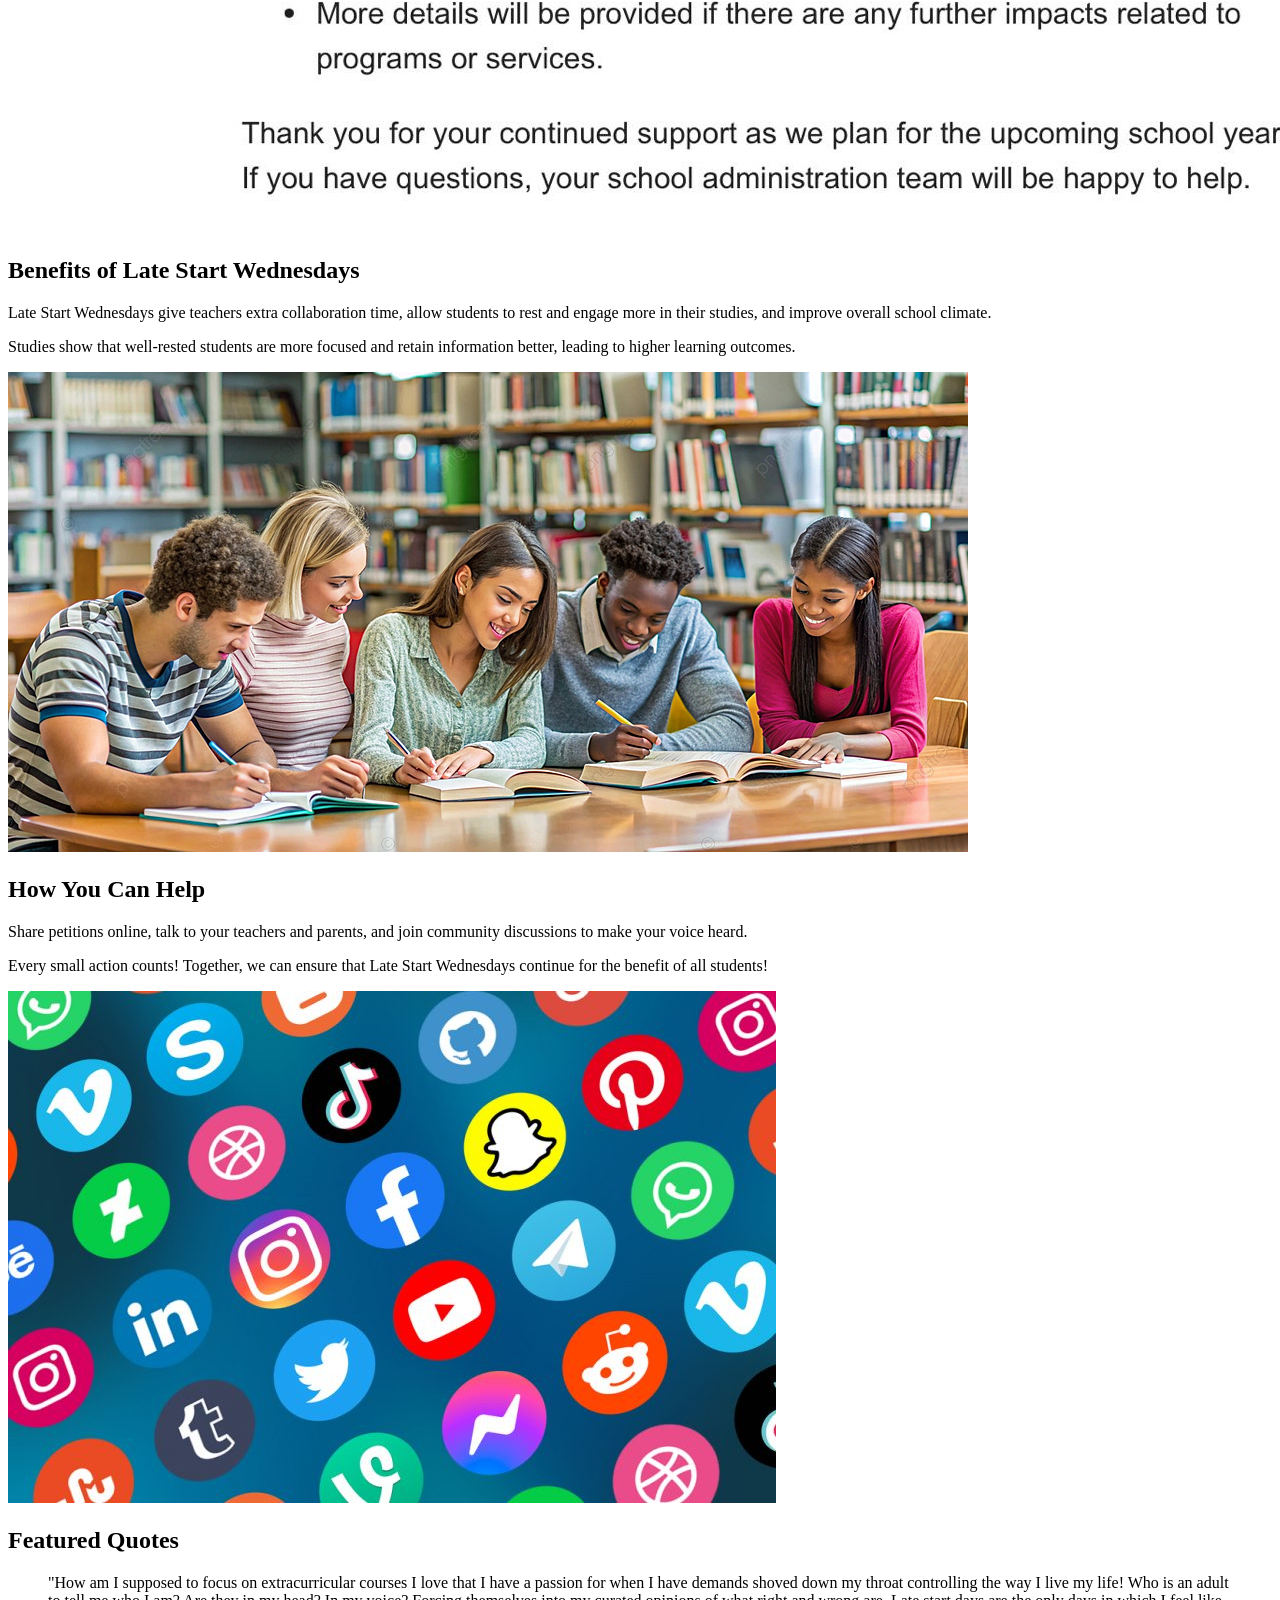
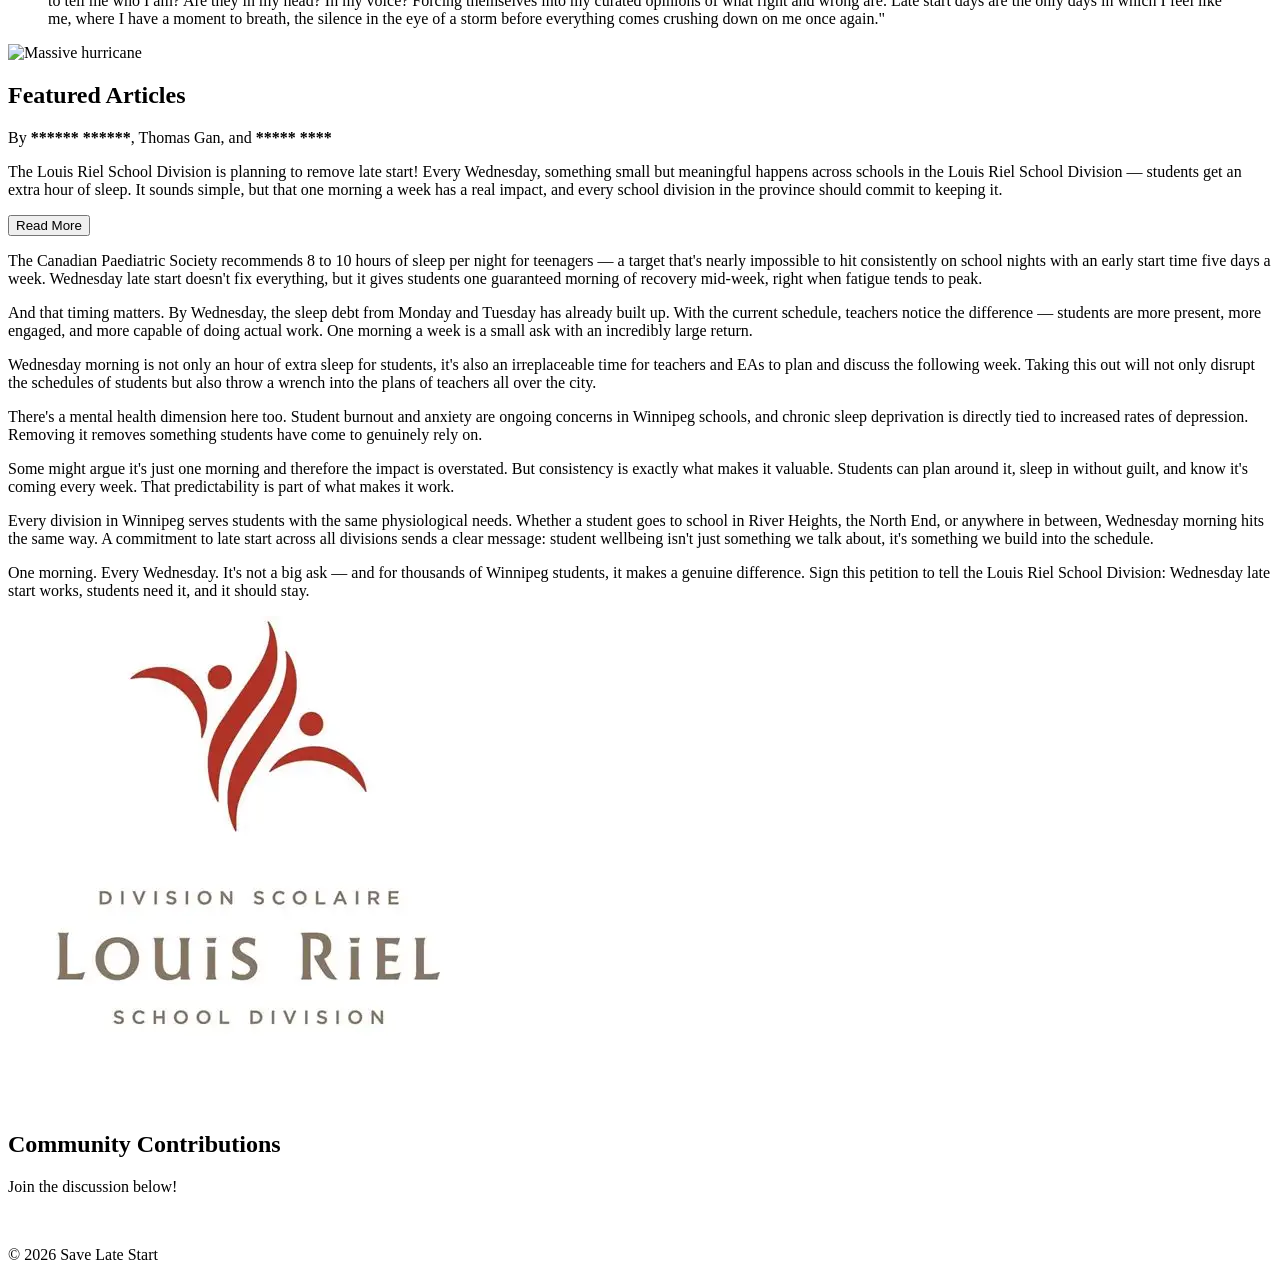
==== commit 4e9edfa6: "Split out javascript from main html file" ====
--- a/keep-late-start/index.html
+++ b/keep-late-start/index.html
@@ -7,258 +7,9 @@
 <meta name="google-site-verification" content="FcUvDg5NAGm-37-VWUkVFUlgpD059Zy3fV95srO2S3c" />
 <meta name="msvalidate.01" content="16CD2C49295008DDE8641FAAF72CC16A" />
 <link rel="icon" type="image/svg+xml" href="images/favicon.svg">
+<link rel="stylesheet" href="styles.css">
 <title>Save Late Start Wednesdays</title>
-  
-
-<style>
-/* Reset */
-* {
-  margin: 0;
-  padding: 0;
-  box-sizing: border-box;
-}
-
-body {
-  font-family: "Segoe UI", Tahoma, Geneva, Verdana, sans-serif;
-  line-height: 1.6;
-  color: #333;
-  background: #f9fbfd;
-  min-height: 100vh;
-  display: flex;
-  flex-direction: column;
-}
-
-/* Navbar */
-.navbar {
-  display: flex;
-  justify-content: space-between;
-  align-items: center;
-  background: #1f3a5f;
-  color: white;
-  padding: 15px 30px;
-  position: sticky;
-  top: 0;
-  z-index: 1000;
-  box-shadow: 0 2px 6px rgba(0,0,0,0.3);
-}
-
-.navbar h2 {
-  font-weight: 700;
-  font-size: 1.5rem;
-}
-
-.navbar a {
-  color: white;
-  margin-left: 24px;
-  text-decoration: none;
-  font-weight: 600;
-  font-size: 1rem;
-  transition: color 0.3s ease;
-}
-
-.navbar a:hover,
-.navbar a:focus {
-  text-decoration: underline;
-  color: #cbd5e1;
-  outline: none;
-}
-
-/* Hero */
-/* Removed hero section since none in your final markup */
-
-/* Sections */
-.section {
-  padding: 70px 10%;
-  display: flex;
-  align-items: center;
-  gap: 40px;
-  flex-wrap: wrap;
-}
-
-.section .text {
-  flex: 1 1 300px;
-  min-width: 280px;
-}
-
-.section .text h2 {
-  font-size: 2rem;
-  margin-bottom: 16px;
-  color: #1f3a5f;
-  font-weight: 700;
-}
-
-.section .text p {
-  margin-bottom: 1.2rem;
-  font-size: 1.1rem;
-  line-height: 1.5;
-  color: #444;
-}
-
-.section .image {
-  flex: 1 1 300px;
-  min-width: 280px;
-  display: flex;
-  justify-content: center;
-}
-
-.section .image img {
-  width: 100%;
-  max-width: 520px;
-  border-radius: 12px;
-  box-shadow: 0 4px 10px rgba(0,0,0,0.1);
-  object-fit: cover;
-}
-
-/* CTA */
-.cta {
-  background: #1f3a5f;
-  color: white;
-  text-align: center;
-  padding: 70px 20px;
-}
-
-.cta h2 {
-  font-size: 2.25rem;
-  margin-bottom: 16px;
-  font-weight: 700;
-}
-
-.cta p {
-  font-size: 1.25rem;
-  margin-bottom: 30px;
-  max-width: 600px;
-  margin-left: auto;
-  margin-right: auto;
-  line-height: 1.4;
-}
-
-/* Buttons */
-.btn {
-  display: inline-block;
-  margin: 0 12px 12px 12px;
-  background: #3498db;
-  color: white;
-  padding: 14px 28px;
-  text-decoration: none;
-  border-radius: 6px;
-  font-weight: 600;
-  font-size: 1.1rem;
-  box-shadow: 0 3px 6px rgba(52,152,219,0.4);
-  transition: background-color 0.3s ease, box-shadow 0.3s ease;
-  user-select: none;
-}
-
-.btn:hover,
-.btn:focus {
-  background: #217dbb;
-  box-shadow: 0 6px 12px rgba(33,125,187,0.6);
-  outline: none;
-}
-
-/* Community Contributions Section */
-h2.community-header {
-  margin: 60px 10% 10px;
-  font-size: 2rem;
-  color: #1f3a5f;
-  font-weight: 700;
-}
-
-.community-text {
-  margin: 0 10% 30px;
-  font-size: 1.1rem;
-  color: #444;
-  max-width: 800px;
-}
-
-.community-link {
-  display: inline-block;
-  margin: 0 10% 60px;
-  font-weight: 600;
-  font-size: 1.1rem;
-  color: #3498db;
-  text-decoration: none;
-  user-select: text;
-  transition: color 0.3s ease;
-}
-
-.community-link:hover,
-.community-link:focus {
-  color: #217dbb;
-  text-decoration: underline;
-  outline: none;
-}
-
-/* Footer */
-footer {
-  text-align: center;
-  padding: 20px 10%;
-  background: #1f3a5f;
-  color: white;
-  font-size: 0.95rem;
-  flex-shrink: 0;
-  user-select: none;
-}
-
-/* Responsive */
-@media (max-width: 800px) {
-  .section {
-    flex-direction: column;
-    padding: 50px 8%;
-  }
-
-  .section .image, .section .text {
-    min-width: 100%;
-  }
-
-  .cta {
-    padding: 50px 15px;
-  }
-
-  h2.community-header,
-  .community-text,
-  .community-link {
-    margin-left: 8%;
-    margin-right: 8%;
-  }
-
-  .hero h1 {
-    font-size: 2rem;
-  }
-  
-}
-
-/* Collapsible button */
-.collapsible {
-  background-color: #3498db;
-  color: white;
-  cursor: pointer;
-  padding: 12px 20px;
-  width: 100%;
-  border: none;
-  border-radius: 6px;
-  text-align: left;
-  font-size: 1.1rem;
-  transition: background 0.3s ease;
-  margin-top: 12px;
-}
-
-.collapsible:hover {
-  background-color: #217dbb;
-}
-
-/* Collapsible content */
-.content {
-  max-height: 0;
-  overflow: hidden;
-  transition: max-height 0.4s ease;
-  padding-left: 0;
-  margin-top: 0;
-}
-
-.content p {
-  padding: 10px 0;
-}
-</style>
+
 </head>
 
 <body>
@@ -267,6 +18,7 @@
 <nav class="navbar" role="navigation" aria-label="Main navigation">
   <h2>Save Late Start Wednesdays</h2>
   <div>
+    <a href="#sls">Save Late Start</a>
     <a href="#overview">Overview</a>
 	<a href="#issues">The Issue</a>
     <a href="#benefits">Benefits</a>
@@ -276,6 +28,17 @@
   </div>
 </nav>
 
+<!-- CTAs -->
+
+<section id="sls" class="cta" tabindex="-1">
+  <h2>Your Voice Matters</h2>
+  <p>Sign the petitions below to show that Late Start Wednesdays matter!</p>
+  <a href="https://c.org/HXhHZPqMLr" class="btn" target="_blank" rel="noopener noreferrer">Sign the LRSD Petition</a>
+  <a href="https://c.org/kJn2qbpXrY" class="btn" target="_blank" rel="noopener noreferrer">Sign the CJS Petition</a>
+  <a href="https://www.change.org/p/save-late-start-at-bruns" class="btn" target="_blank" rel="noopener noreferrer">Sign the JH Brun's Petition</a>
+  <a href="https://pad.riseup.net/p/Save-Late-Start" class="btn" target="_blank" rel="noopener noreferrer">Contribute to the forum</a>
+</section>
+
 <!-- Overview -->
 <section id="overview" class="section" tabindex="-1">
   <div class="text">
@@ -363,6 +126,9 @@
     <blockquote>
       "How am I supposed to focus on extracurricular courses I love that I have a passion for when I have demands shoved down my throat controlling the way I live my life! Who is an adult to tell me who I am? Are they in my head? In my voice? Forcing themselves into my curated opinions of what right and wrong are. Late start days are the only days in which I feel like me, where I have a moment to breath, the silence in the eye of a storm before everything comes crushing down on me once again."
     </blockquote>
+  </div>
+  <div class="image">
+    <img src="images/hurricane.avif" alt="Massive hurricane" />
   </div>
 </section>
 
@@ -440,18 +206,6 @@
 </section>
 
 
-<!-- CTAs -->
-
-<section class="cta" tabindex="-1">
-  <h2>Your Voice Matters</h2>
-  <p>Sign the petitions below to show that Late Start Wednesdays matter!</p>
-  <a href="https://c.org/HXhHZPqMLr" class="btn" target="_blank" rel="noopener noreferrer">Sign the LRSD Petition</a>
-  <a href="https://c.org/kJn2qbpXrY" class="btn" target="_blank" rel="noopener noreferrer">Sign the CJS Petition</a>
-  <a href="https://www.change.org/p/save-late-start-at-bruns" class="btn" target="_blank" rel="noopener noreferrer">Sign the JH Brun's Petition</a>
-  
-  <a href="https://pad.riseup.net/p/Save-Late-Start" class="btn" target="_blank" rel="noopener noreferrer">Contribute to the forum</a>
-</section>
-
 <br>
 <!-- Community Contributions -->
 <h2 class="community-header">Community Contributions</h2>
@@ -462,43 +216,8 @@
 
 <div id="disqus_thread"></div>
 
-<script>
-const collapsibles = document.querySelectorAll(".collapsible");
-
-collapsibles.forEach(button => {
-  button.addEventListener("click", () => {
-    const content = button.nextElementSibling;
-
-    // Toggle expanded state
-    const isExpanded = button.getAttribute("aria-expanded") === "true";
-    button.setAttribute("aria-expanded", !isExpanded);
-
-    // Toggle max-height for smooth animation
-    if (!isExpanded) {
-      content.style.maxHeight = content.scrollHeight + "px";
-    } else {
-      content.style.maxHeight = 0;
-    }
-  });
-});
-</script>
-<script>
-    /**
-    *  RECOMMENDED CONFIGURATION VARIABLES: EDIT AND UNCOMMENT THE SECTION BELOW TO INSERT DYNAMIC VALUES FROM YOUR PLATFORM OR CMS.
-    *  LEARN WHY DEFINING THESE VARIABLES IS IMPORTANT: https://disqus.com/admin/universalcode/#configuration-variables    */
-    /*
-    var disqus_config = function () {
-    this.page.url = PAGE_URL;  // Replace PAGE_URL with your page's canonical URL variable
-    this.page.identifier = PAGE_IDENTIFIER; // Replace PAGE_IDENTIFIER with your page's unique identifier variable
-    };
-    */
-    (function() { // DON'T EDIT BELOW THIS LINE
-    var d = document, s = d.createElement('script');
-    s.src = 'https://save-late-start.disqus.com/embed.js';
-    s.setAttribute('data-timestamp', +new Date());
-    (d.head || d.body).appendChild(s);
-    })();
-</script>
+<script src="script.js" defer></script>
+<script src="disqus.js" defer></script>
 <noscript>Please enable JavaScript to view the <a href="https://disqus.com/?ref_noscript">comments powered by Disqus.</a></noscript>
 
 
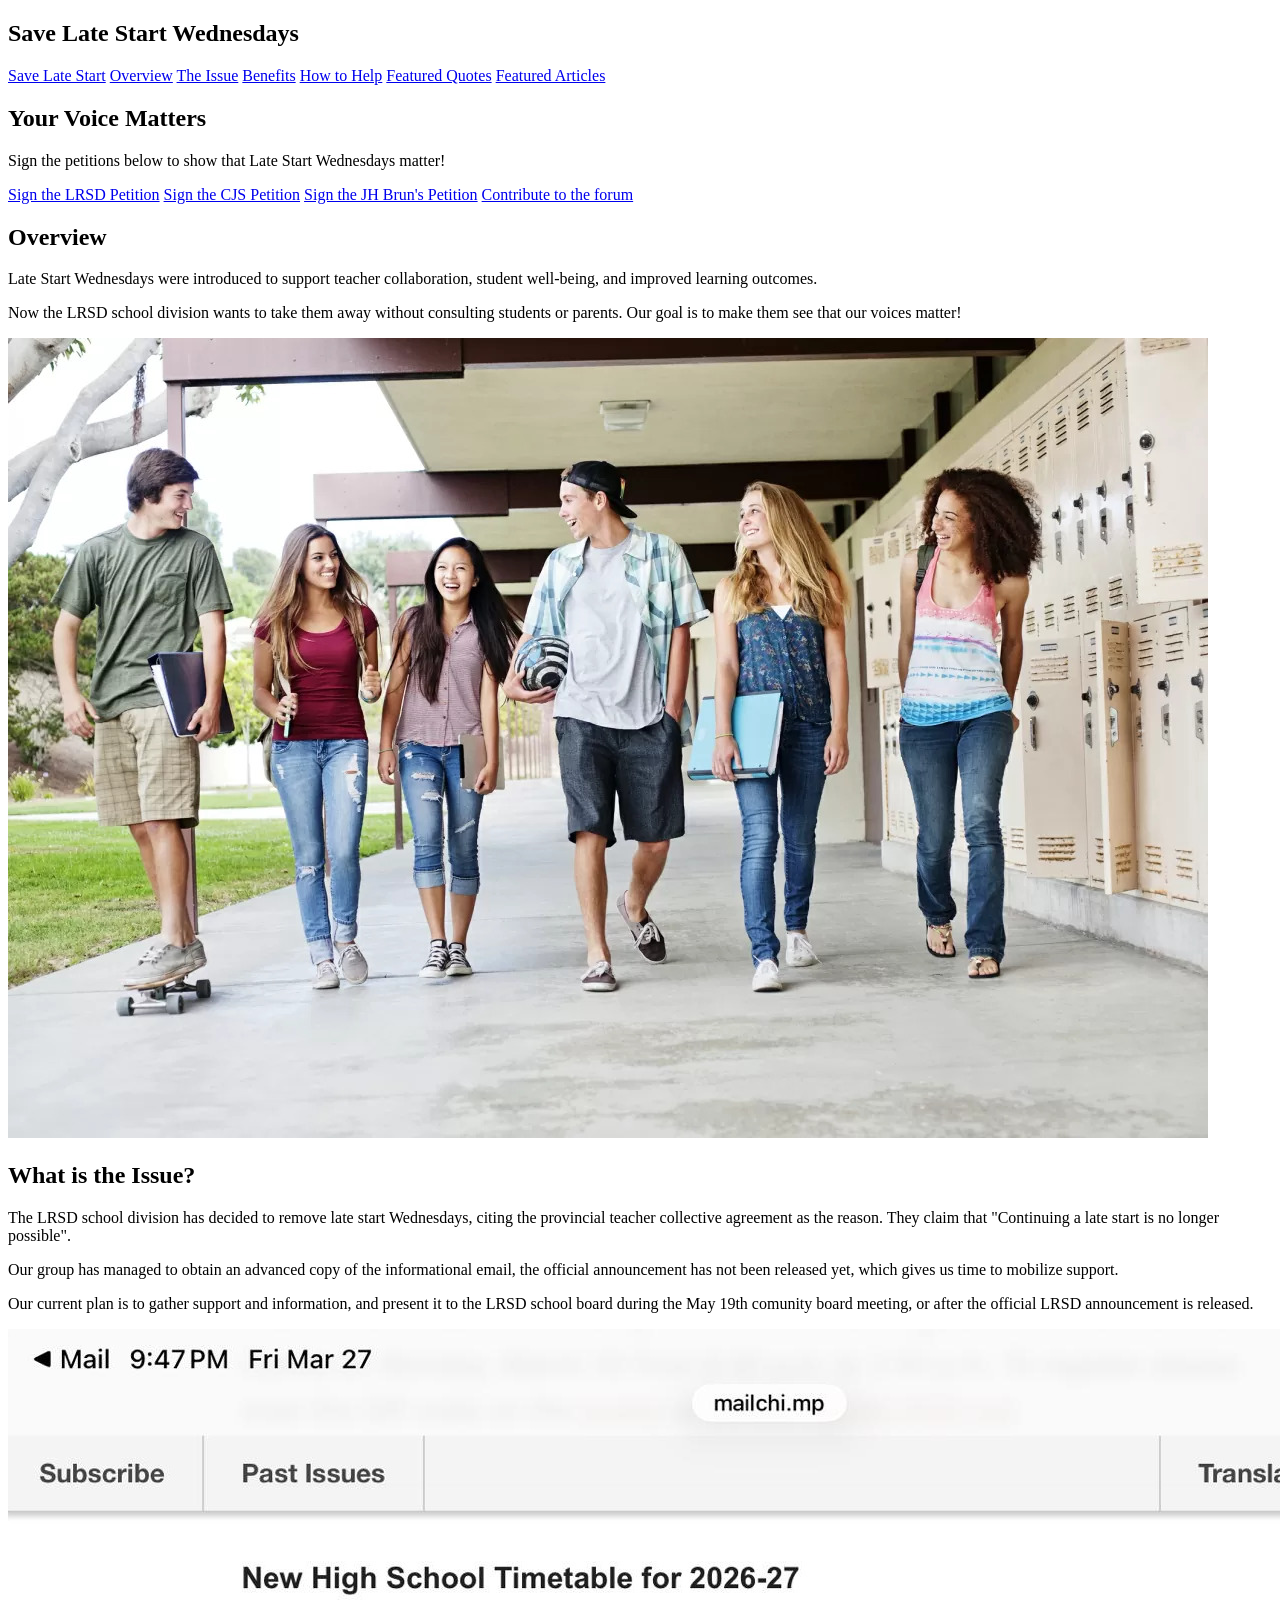
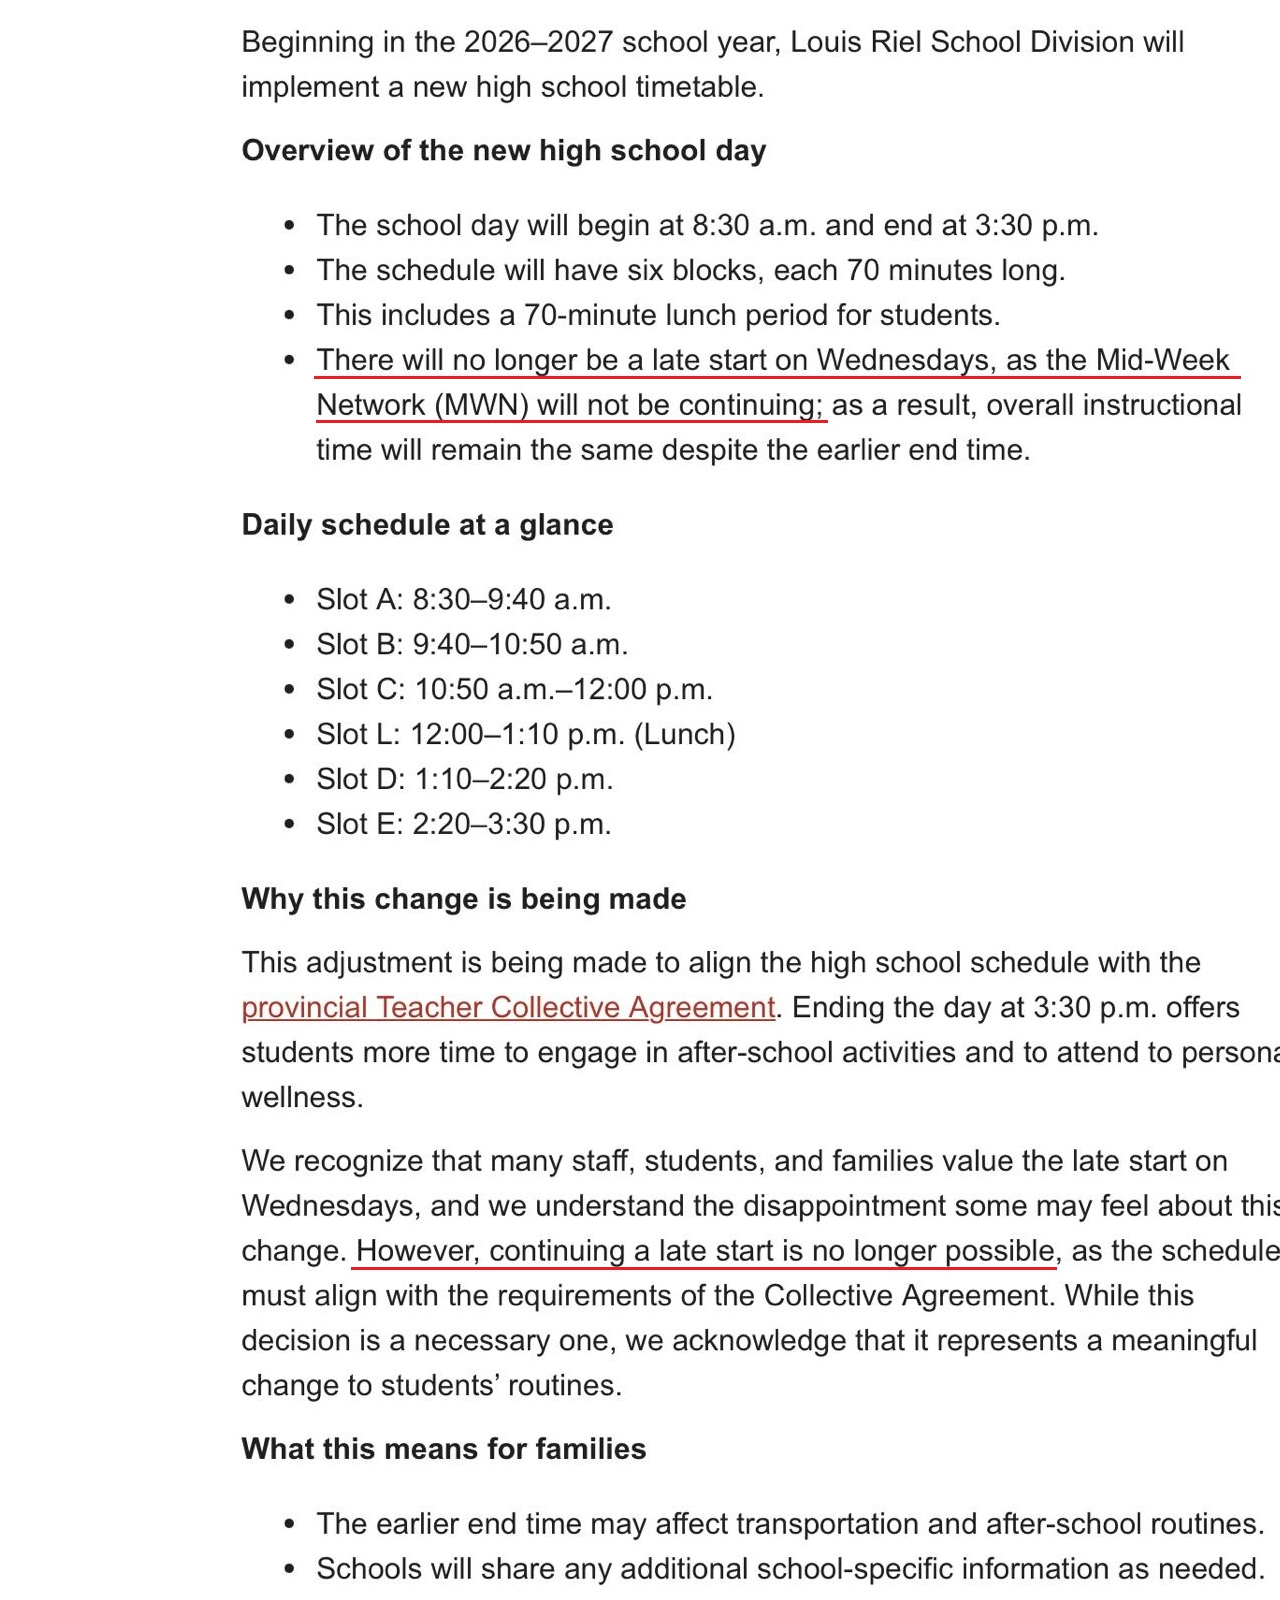
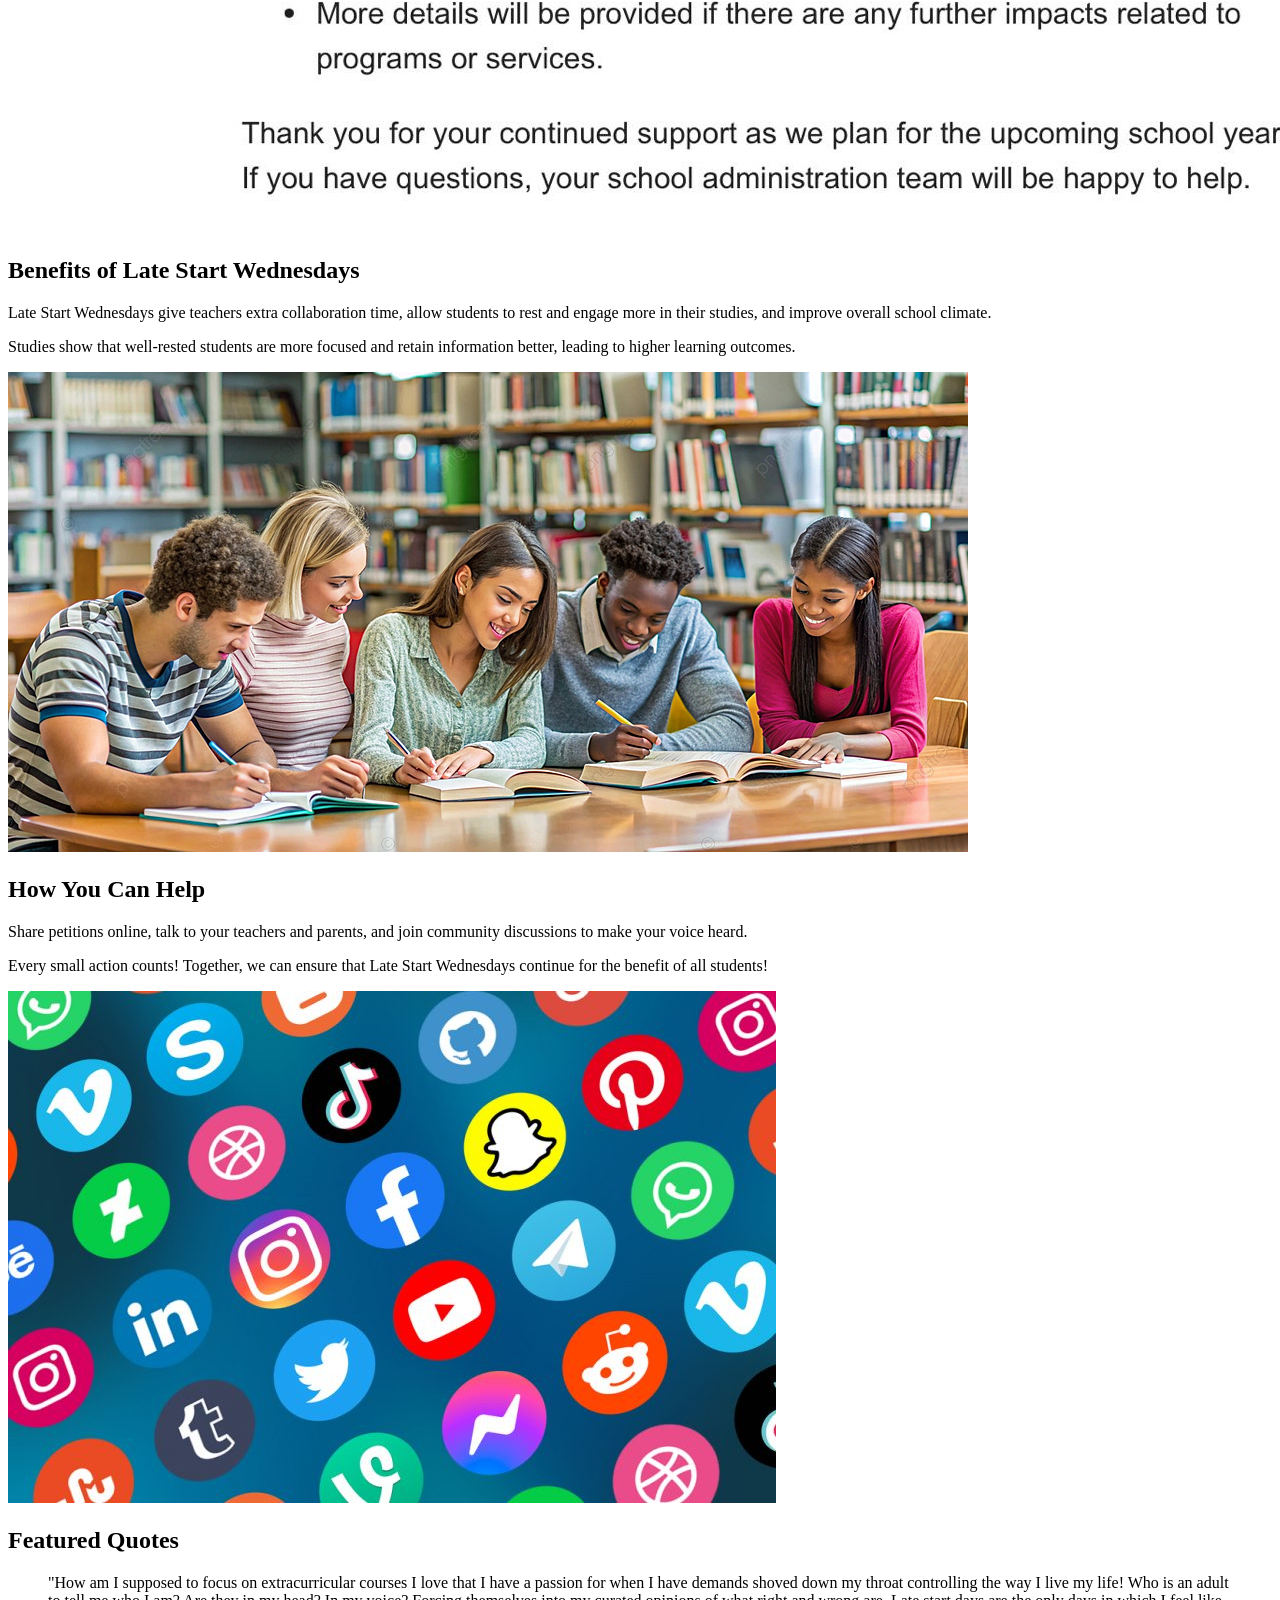
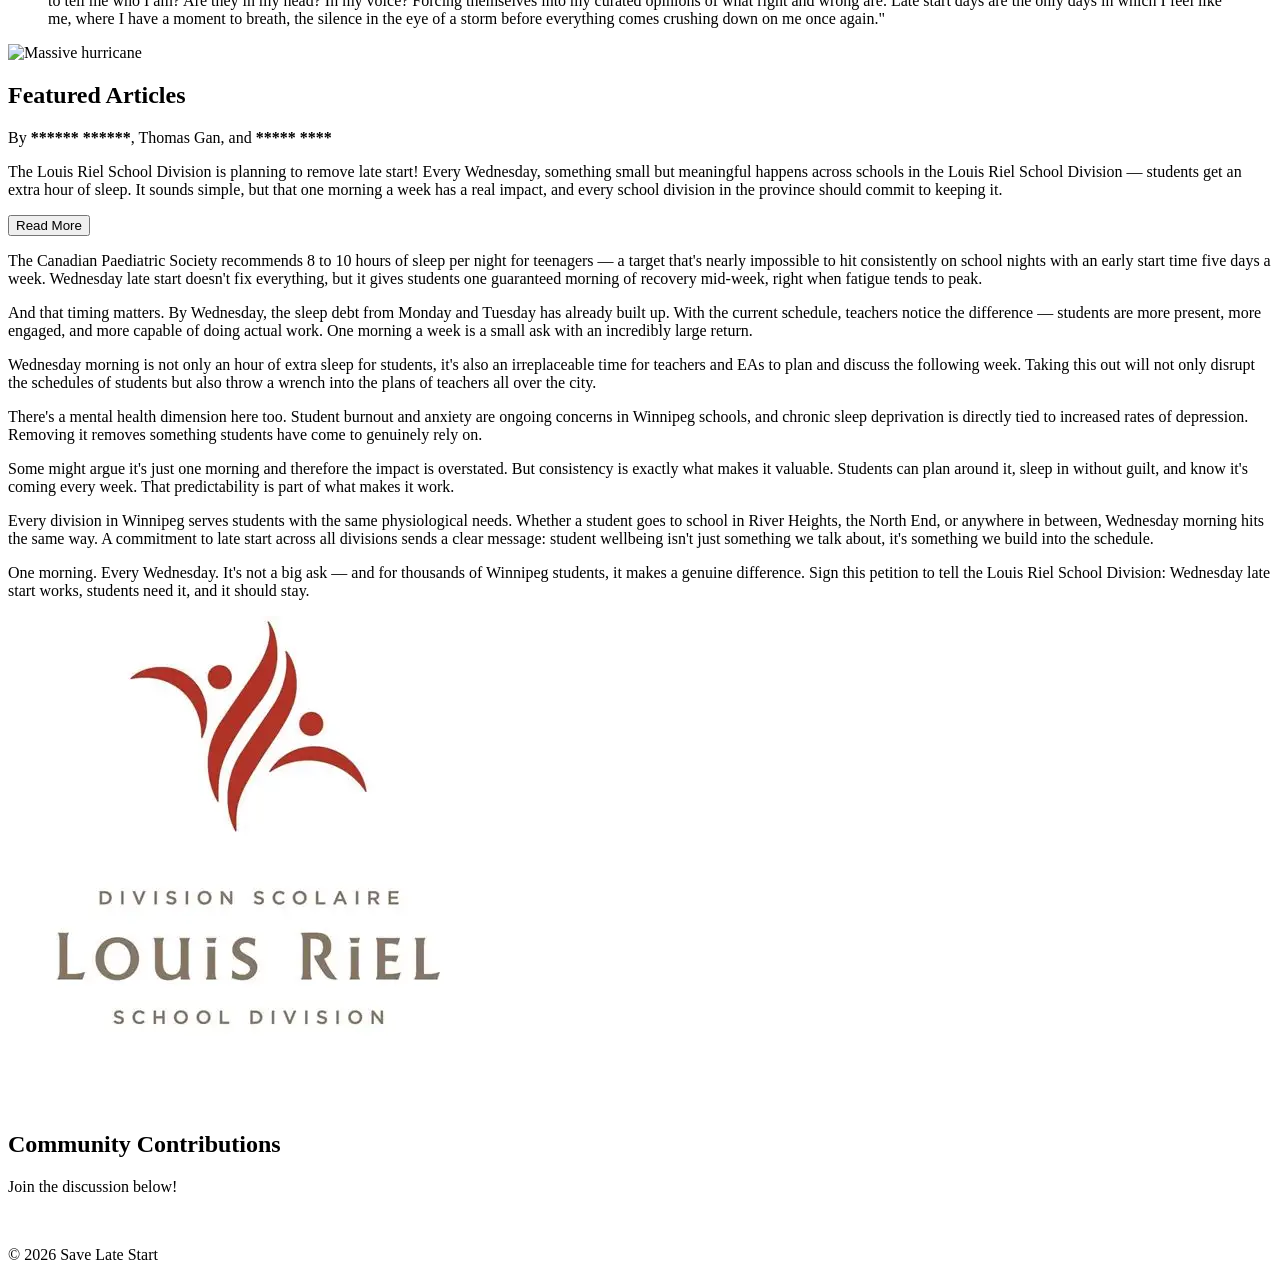
==== commit e7af55eb: "Update board meeting date in index.html" ====
--- a/keep-late-start/index.html
+++ b/keep-late-start/index.html
@@ -1,4 +1,7 @@
 <!DOCTYPE html> 
+<!--
+44 6F 20 79 6F 75 20 77 61 6E 74 20 74 6F 20 73 65 65 20 61 6E 20 45 61 73 74 65 72 20 45 67 67 3F 20 47 6F 20 74 6F 20 74 68 69 73 20 61 64 64 72 65 73 73 21 0A 68 74 74 70 73 3A 2F 2F 70 61 64 2E 72 69 73 65 75 70 2E 6E 65 74 2F 70 2F 53 61 76 65 2D 4C 61 74 65 2D 53 74 61 72 74 0A 44 69 67 20 64 65 65 70 2C 20 61 6E 64 20 79 6F 75 20 77 69 6C 6C 20 66 69 6E 64 20 66 75 6C 6C 20 69 6E 66 6F 72 6D 61 74 69 6F 6E 20 61 62 6F 75 74 20 74 68 65 20 63 72 65 61 74 6F 72 20 6F 66 20 74 68 69 73 20 65 6E 74 69 72 65 20 70 72 6F 6A 65 63 74 21
+-->
 <html lang="en">
 <head>
 <meta charset="UTF-8" />
@@ -73,7 +76,7 @@
     </p>
 	<p>
 	  Our current plan is to gather support and information, and present it 
-	  to the LRSD school board during the April 21st comunity board meeting, 
+	  to the LRSD school board during the May 19th comunity board meeting, 
 	  or after the official LRSD announcement is released.
 	</p>
 
